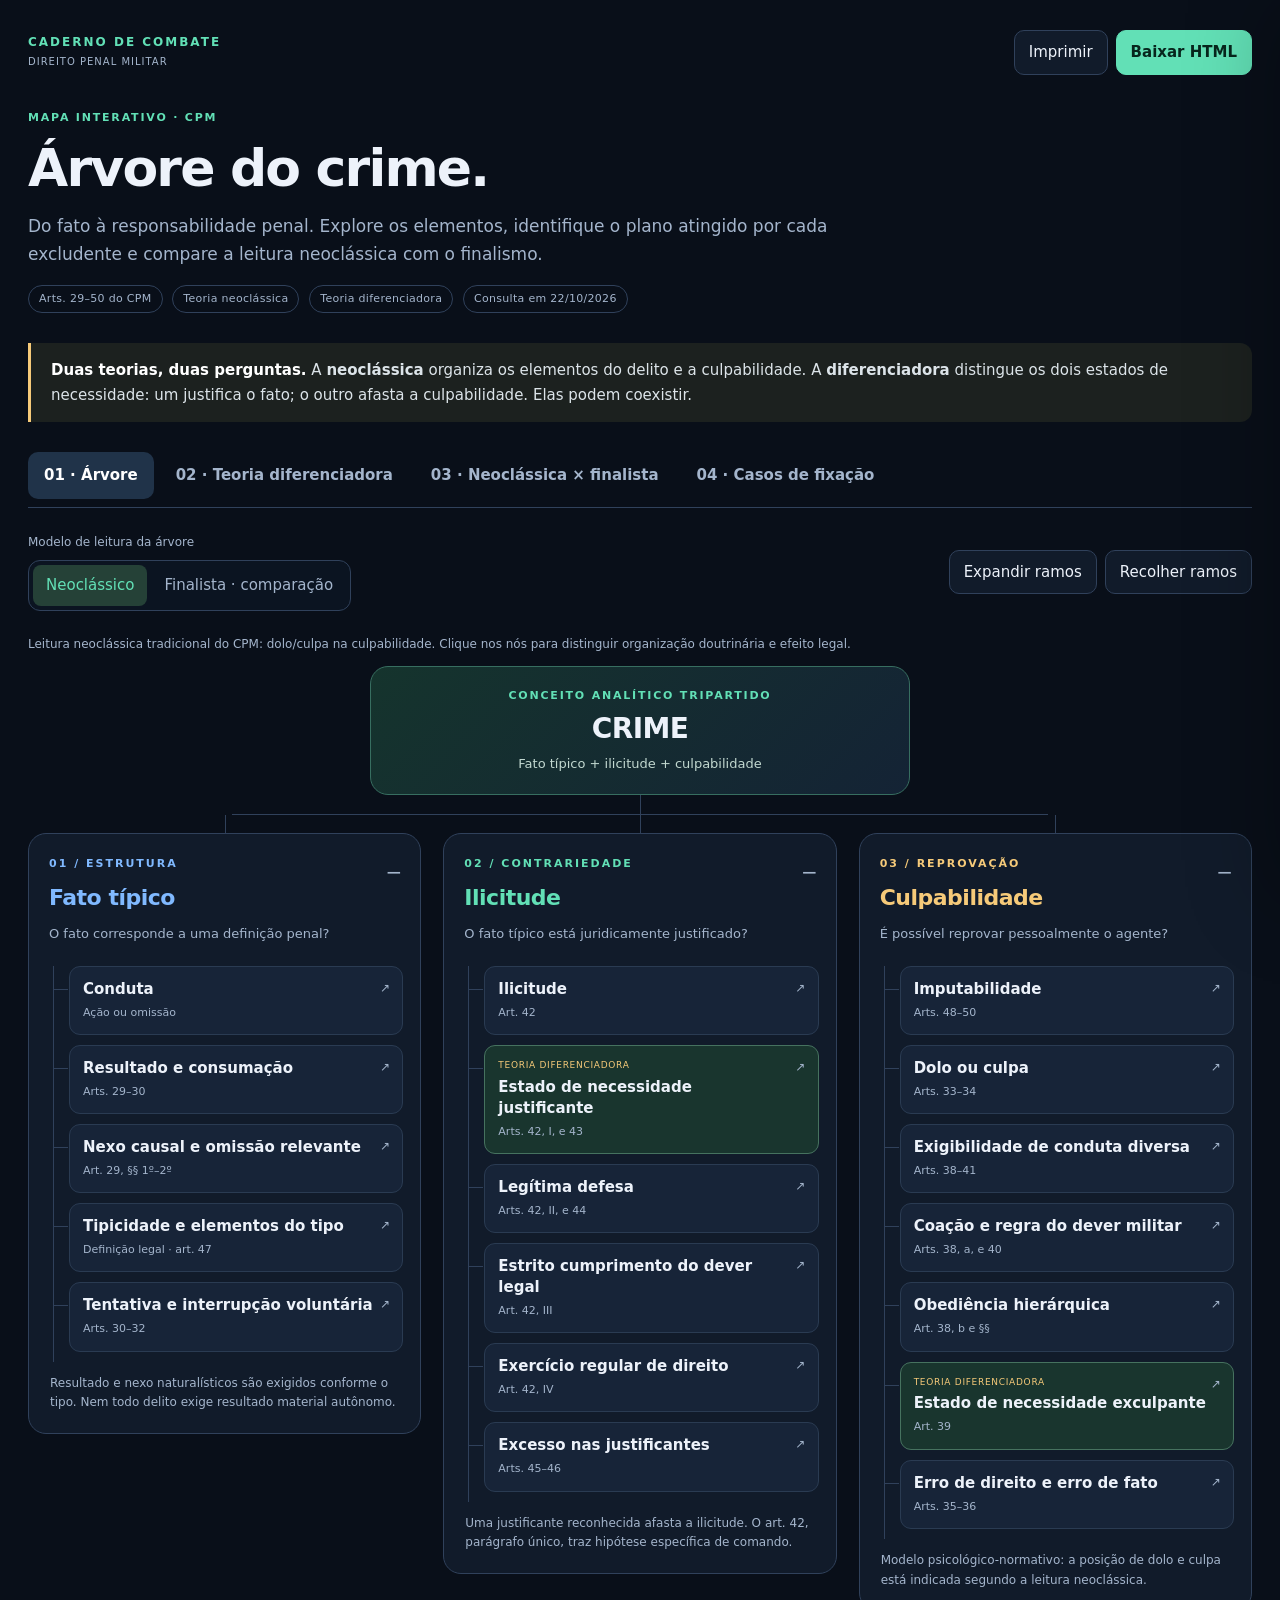
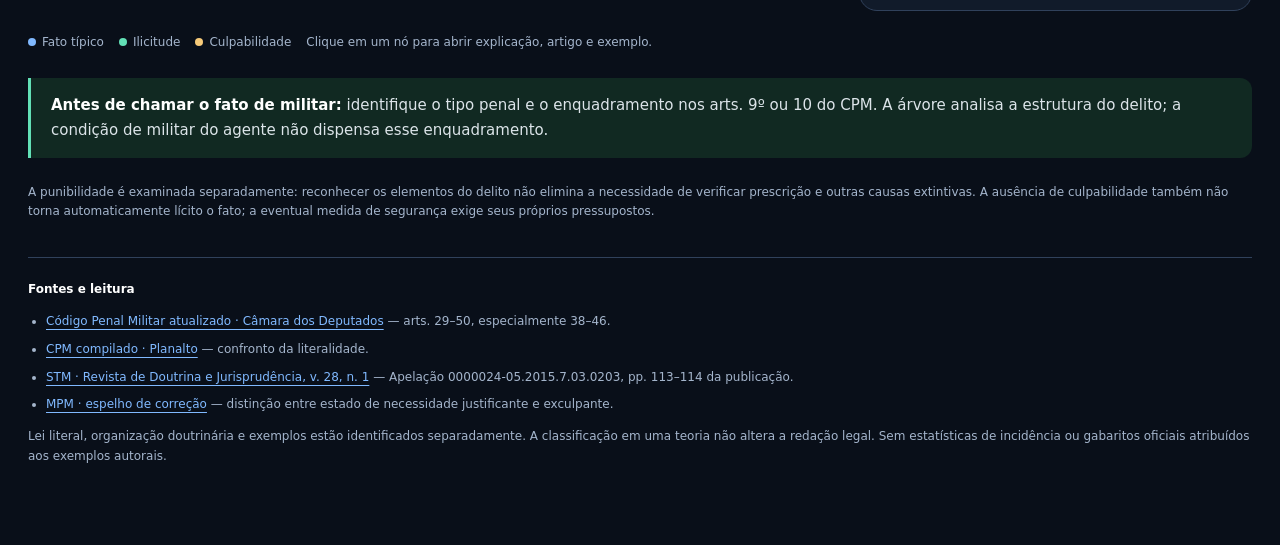
==== index.html @ 411b5157 "Publish interactive CPM crime tree" ====
<!DOCTYPE html>
<html lang="pt-BR">
<head>
<meta charset="UTF-8">
<meta name="viewport" content="width=device-width,initial-scale=1">
<title>Árvore do crime · Código Penal Militar</title>
<style>
:root{color-scheme:dark;--bg:#090f19;--panel:#111b2a;--card:#172438;--line:#30415b;--text:#edf2fa;--muted:#a4b5cc;--green:#62e0b6;--blue:#80b9ff;--amber:#f6ca79;--red:#ff9da8;--radius:18px}
*{box-sizing:border-box}body{margin:0;background:var(--bg);color:var(--text);font:15px/1.65 system-ui,-apple-system,"Segoe UI",sans-serif}button,input{font:inherit}button,a{touch-action:manipulation}button{cursor:pointer}button:focus-visible,a:focus-visible,input:focus-visible,summary:focus-visible{outline:3px solid var(--green);outline-offset:4px}button:disabled{opacity:.5;cursor:default}a{color:var(--blue);text-underline-offset:4px}h1,h2,h3,h4,p{margin-top:0}h1{font-size:clamp(30px,5vw,52px);line-height:1.13;letter-spacing:-1.8px;margin-bottom:14px}h2{font-size:27px;line-height:1.25;letter-spacing:-.6px}h3{font-size:20px;line-height:1.35}small,.muted{color:var(--muted)}strong{color:#fff}.wrap{max-width:1420px;margin:auto;padding:30px 28px 65px}.top{display:flex;justify-content:space-between;gap:20px;align-items:center;margin-bottom:34px}.brand{font-size:12px;letter-spacing:2px;font-weight:800;color:var(--green)}.tools{display:flex;gap:8px;flex-wrap:wrap}.btn{border:1px solid var(--line);background:var(--panel);color:var(--text);border-radius:10px;padding:9px 14px}.btn:hover{background:#213149}.btn.primary{background:var(--green);color:#07261d;border-color:var(--green);font-weight:750}.hero{max-width:940px}.hero p{font-size:17px;color:var(--muted);max-width:830px}.eyebrow{font-size:11px;letter-spacing:1.8px;text-transform:uppercase;font-weight:800;color:var(--green);margin-bottom:12px}.badge{display:inline-flex;border:1px solid var(--line);border-radius:99px;padding:4px 10px;font-size:11px;letter-spacing:.3px;color:var(--muted);margin:0 5px 5px 0}.notice{border-left:3px solid var(--amber);padding:15px 20px;background:#1c211f;border-radius:0 12px 12px 0;margin:25px 0;color:#dce4e9}.notice p:last-child{margin-bottom:0}.notice.green{border-color:var(--green);background:#112922}.tabs{display:flex;gap:6px;border-bottom:1px solid var(--line);margin:30px 0 25px;overflow:auto;padding-bottom:8px}.tab{white-space:nowrap;border:0;background:none;color:var(--muted);padding:11px 16px;border-radius:10px;font-weight:650}.tab[aria-selected=true]{background:#203349;color:white}.tab:hover{color:white}.view[hidden]{display:none}.toolbar{display:flex;justify-content:space-between;gap:18px;align-items:center;flex-wrap:wrap;margin-bottom:24px}.segmented{display:flex;background:#0b1421;padding:4px;border:1px solid var(--line);border-radius:12px;gap:4px}.segmented button{background:none;color:var(--muted);border:0;padding:8px 13px;border-radius:8px}.segmented button[aria-pressed=true]{background:#254137;color:var(--green)}.hint{font-size:12px;color:var(--muted)}.root{position:relative;margin:0 auto 38px;padding:20px 24px;max-width:540px;border:1px solid #376e60;background:linear-gradient(135deg,#15342d,#142335);border-radius:var(--radius);text-align:center}.root h2{margin:0 0 7px;font-size:28px}.root p{font-size:13px;color:#c2d8d0;margin:0}.root:after{content:"";position:absolute;width:1px;height:38px;background:var(--line);left:50%;bottom:-39px}.tree{display:grid;grid-template-columns:repeat(3,minmax(0,1fr));gap:22px;position:relative}.tree:before{content:"";position:absolute;top:-19px;height:1px;left:16.66%;right:16.66%;background:var(--line)}.branch{position:relative;border:1px solid var(--line);border-radius:var(--radius);background:var(--panel);align-self:start;overflow:visible}.branch:before{content:"";position:absolute;top:-19px;height:18px;width:1px;left:50%;background:var(--line)}.branch>summary{cursor:pointer;list-style:none;padding:21px 20px;position:relative}.branch>summary::-webkit-details-marker{display:none}.branch>summary:after{content:"−";position:absolute;right:18px;top:22px;color:var(--muted);font-size:20px}.branch:not([open])>summary:after{content:"+"}.step{font-size:11px;letter-spacing:2px;font-weight:800;display:block;margin-bottom:7px}.branch b{font-size:22px;font-weight:750;display:block;letter-spacing:-.5px}.branch summary .question{display:block;margin-top:7px;color:var(--muted);font-size:13px;max-width:90%}.branch.typical .step,.branch.typical b{color:var(--blue)}.branch.unlawful .step,.branch.unlawful b{color:var(--green)}.branch.guilty .step,.branch.guilty b{color:var(--amber)}.branchbody{padding:0 17px 20px}.nodes{list-style:none;margin:0 0 0 7px;padding:0 0 0 15px;border-left:1px solid var(--line)}.nodes>li{position:relative;padding:0 0 10px}.nodes>li:before{content:"";position:absolute;left:-15px;top:23px;width:14px;height:1px;background:var(--line)}.node{width:100%;border:1px solid #2a3b52;background:var(--card);border-radius:11px;text-align:left;color:var(--text);padding:12px 13px;transition:background .15s,transform .15s;position:relative}.node:hover{background:#223650;transform:translateX(2px)}.node .label{font-weight:700;display:block;line-height:1.4;padding-right:14px}.node .ref{font-size:11px;color:var(--muted);display:block;margin-top:4px}.node:after{content:"↗";position:absolute;right:12px;top:12px;font-size:12px;color:var(--muted)}.node.emphasis{border-color:#46725f;background:#19352e}.node.negative{border-color:#5a4047}.node .tag{font-size:9px;letter-spacing:.7px;text-transform:uppercase;color:var(--amber);display:block;margin-bottom:4px}.branchfoot{margin:12px 4px 0;font-size:12px;color:var(--muted)}.legend{display:flex;gap:15px;flex-wrap:wrap;margin:22px 0 0;color:var(--muted);font-size:12px}.dot{display:inline-block;width:8px;height:8px;border-radius:50%;margin-right:6px;background:var(--green)}.grid2{display:grid;grid-template-columns:1fr 1fr;gap:22px}.card{background:var(--panel);border:1px solid var(--line);border-radius:var(--radius);padding:24px}.card.just{border-top:3px solid var(--green)}.card.excul{border-top:3px solid var(--amber)}.card h3{margin-bottom:8px}.card .sub{color:var(--muted);font-size:13px}.checklist{padding-left:20px}.checklist li{padding:5px 0}.result{margin-top:20px;padding:15px 16px;background:#0c1824;border-radius:10px}.result .over{font-size:10px;letter-spacing:1.5px;color:var(--muted);text-transform:uppercase;display:block;margin-bottom:5px}.tablewrap{overflow-x:auto;border:1px solid var(--line);border-radius:14px;margin:22px 0}table{width:100%;border-collapse:collapse;min-width:650px;font-size:14px}th,td{text-align:left;vertical-align:top;padding:14px 16px;border-bottom:1px solid var(--line)}th{background:#1a2a3c;font-size:12px;color:#d0e0f2}td{background:#111c2b}tr:last-child td{border-bottom:0}.pill{display:inline-block;font-size:10px;letter-spacing:.7px;text-transform:uppercase;padding:4px 8px;border-radius:7px;background:#25384b;color:var(--blue);margin-bottom:8px}.pill.green{background:#1b3b31;color:var(--green)}.pill.amber{background:#3b3020;color:var(--amber)}.flow{display:grid;grid-template-columns:1fr 1fr;gap:18px;margin:24px 0}.flow .card{position:relative}.sourcebox{font-size:13px;line-height:1.7;padding:18px 20px;background:#0c1420;border:1px solid var(--line);border-radius:12px}.sourcebox p{margin-bottom:10px}.sourcebox p:last-child{margin-bottom:0}.cases{display:grid;gap:16px}.case{border:1px solid var(--line);border-radius:15px;padding:20px 22px;background:var(--panel)}.case summary{cursor:pointer;color:var(--green);font-weight:650;padding:10px 0}.answer{border-top:1px solid var(--line);padding-top:14px;margin-top:7px;color:#d5e1ef}.case h3{font-size:18px}.sources{margin-top:35px;padding-top:22px;border-top:1px solid var(--line);font-size:12px;color:var(--muted)}.sources ul{padding-left:18px}.sources li{margin:8px 0}.overlay{position:fixed;inset:0;background:#0009;z-index:40;display:none}.overlay.open{display:block}.drawer{position:fixed;right:0;top:0;bottom:0;width:min(600px,100%);background:#101b2b;border-left:1px solid var(--line);padding:30px 28px;overflow-y:auto;z-index:41;transform:translateX(102%);transition:transform .2s;box-shadow:-20px 0 80px #0004}.drawer.open{transform:translateX(0)}.drawerhead{display:flex;justify-content:space-between;gap:15px;align-items:start}.close{background:#203047;border:1px solid var(--line);border-radius:10px;color:white;width:38px;height:38px;font-size:23px;flex:none}.drawer h2{font-size:26px;margin-bottom:12px}.drawer h3{font-size:14px;letter-spacing:.3px;color:var(--green);margin:24px 0 9px}.drawer ul{padding-left:20px}.drawer li{margin:7px 0}.law{white-space:pre-wrap;border-left:3px solid var(--blue);background:#0a1420;padding:16px 18px;border-radius:0 12px 12px 0;font:13px/1.85 system-ui}.example{padding:16px;background:#1c2c36;border-radius:12px;color:#deebf5}.trap{padding:14px 16px;border:1px solid #60494a;border-radius:12px;background:#302026;color:#f1d2d7}.reading{font-size:12px;color:var(--muted)}.footnote{font-size:12px;color:var(--muted);margin-top:22px}.sr{position:absolute;width:1px;height:1px;clip:rect(0,0,0,0);overflow:hidden}
@media(max-width:900px){.tree{gap:12px}.branch>summary{padding:18px 14px}.branch b{font-size:19px}.branchbody{padding:0 10px 14px}.node{padding:11px 10px}.node .label{font-size:13px}.wrap{padding:22px 18px 45px}}
@media(max-width:700px){.top{align-items:flex-start}.brand{max-width:150px}.tools .btn{font-size:12px;padding:7px 10px}.tree,.grid2,.flow{grid-template-columns:1fr}.tree{gap:22px}.tree:before,.branch:before,.root:after{display:none}.root{margin-bottom:22px}.branch b{font-size:22px}.node .label{font-size:15px}.branchbody{padding:0 18px 18px}.tabs{margin-top:22px}.tab{padding:10px 12px;font-size:13px}.hero p{font-size:15px}.card{padding:20px}.drawer{padding:24px 20px}}
@media print{body{background:white;color:#111;font-size:11px}.wrap{max-width:none;padding:0}.tools,.tabs,.toolbar,.overlay,.drawer,.hint{display:none!important}.view[hidden],.view{display:block!important;margin-top:25px}.tree{display:grid;grid-template-columns:repeat(3,1fr);gap:10px}.card,.branch,.case,.root,.sourcebox,td,th,.notice,.law,.result{background:white!important;color:#111!important;border-color:#aaa!important;box-shadow:none}.node{background:white;color:#111;border-color:#aaa;padding:7px}.node .label{font-size:11px}.node .ref,.muted,.question,.sub,.branchfoot,.sources,.reading,.footnote{color:#444!important}strong{color:#111}h1{font-size:30px}h2{font-size:22px}.step,.branch b,.eyebrow,.brand{color:#111!important}.tree:before,.branch:before,.root:after{display:none}.grid2{gap:12px}.node:after{display:none}.sourcebox,.card,.case{break-inside:avoid}a{color:#111}.answer{color:#111}.notice{border-left-color:#777}.result{border:1px solid #aaa}}
</style>
</head>
<body>
<div class="wrap">
<header>
  <div class="top">
    <div class="brand">CADERNO DE COMBATE<br><span style="color:var(--muted);font-weight:500;font-size:10px;letter-spacing:1px">DIREITO PENAL MILITAR</span></div>
    <div class="tools">
      <button class="btn" type="button" id="printBtn">Imprimir</button>
      <button class="btn primary" type="button" id="downloadBtn">Baixar HTML</button>
    </div>
  </div>
  <div class="hero">
    <div class="eyebrow">Mapa interativo · CPM</div>
    <h1>Árvore do crime.</h1>
    <p>Do fato à responsabilidade penal. Explore os elementos, identifique o plano atingido por cada excludente e compare a leitura neoclássica com o finalismo.</p>
    <span class="badge">Arts. 29–50 do CPM</span>
    <span class="badge">Teoria neoclássica</span>
    <span class="badge">Teoria diferenciadora</span>
    <span class="badge">Consulta em 22/10/2026</span>
  </div>
  <div class="notice">
    <strong>Duas teorias, duas perguntas.</strong> A <b>neoclássica</b> organiza os elementos do delito e a culpabilidade. A <b>diferenciadora</b> distingue os dois estados de necessidade: um justifica o fato; o outro afasta a culpabilidade. Elas podem coexistir.
  </div>
</header>

<nav class="tabs" role="tablist" aria-label="Modos de estudo">
  <button class="tab" id="tab-tree" role="tab" aria-controls="tree-view" aria-selected="true" data-view="tree">01 · Árvore</button>
  <button class="tab" id="tab-necessity" role="tab" aria-controls="necessity-view" aria-selected="false" tabindex="-1" data-view="necessity">02 · Teoria diferenciadora</button>
  <button class="tab" id="tab-theories" role="tab" aria-controls="theories-view" aria-selected="false" tabindex="-1" data-view="theories">03 · Neoclássica × finalista</button>
  <button class="tab" id="tab-cases" role="tab" aria-controls="cases-view" aria-selected="false" tabindex="-1" data-view="cases">04 · Casos de fixação</button>
</nav>

<main>
<section class="view" id="tree-view" role="tabpanel" aria-labelledby="tab-tree">
  <div class="toolbar">
    <div>
      <div class="hint" style="margin-bottom:7px">Modelo de leitura da árvore</div>
      <div class="segmented" aria-label="Comparar modelos">
        <button type="button" data-model="neo" aria-pressed="true">Neoclássico</button>
        <button type="button" data-model="final" aria-pressed="false">Finalista · comparação</button>
      </div>
    </div>
    <div class="tools">
      <button class="btn" id="expandBtn" type="button">Expandir ramos</button>
      <button class="btn" id="collapseBtn" type="button">Recolher ramos</button>
    </div>
  </div>
  <p class="reading" id="modelNote"></p>
  <div class="root">
    <div class="eyebrow" style="margin-bottom:5px">Conceito analítico tripartido</div>
    <h2>CRIME</h2>
    <p>Fato típico + ilicitude + culpabilidade</p>
  </div>
  <div class="tree" id="tree"></div>
  <div class="legend">
    <span><i class="dot" style="background:var(--blue)"></i>Fato típico</span>
    <span><i class="dot"></i>Ilicitude</span>
    <span><i class="dot" style="background:var(--amber)"></i>Culpabilidade</span>
    <span>Clique em um nó para abrir explicação, artigo e exemplo.</span>
  </div>
  <div class="notice green">
    <strong>Antes de chamar o fato de militar:</strong> identifique o tipo penal e o enquadramento nos arts. 9º ou 10 do CPM. A árvore analisa a estrutura do delito; a condição de militar do agente não dispensa esse enquadramento.
  </div>
  <p class="footnote">A punibilidade é examinada separadamente: reconhecer os elementos do delito não elimina a necessidade de verificar prescrição e outras causas extintivas. A ausência de culpabilidade também não torna automaticamente lícito o fato; a eventual medida de segurança exige seus próprios pressupostos.</p>
</section>

<section class="view" id="necessity-view" role="tabpanel" aria-labelledby="tab-necessity" hidden>
  <div class="eyebrow">Dois caminhos jurídicos</div>
  <h2>Estado de necessidade no CPM.</h2>
  <p class="muted">Não decida apenas comparando o valor dos bens. Cada modalidade possui requisitos próprios, que precisam estar presentes no caso.</p>
  <div class="grid2">
    <article class="card just">
      <span class="pill green">Justificante · art. 43</span>
      <h3>O ordenamento permite o fato.</h3>
      <p class="sub">Atinge a <strong>ilicitude</strong>. Conexão com o art. 42, I.</p>
      <ul class="checklist">
        <li>Preservar <strong>direito próprio ou alheio</strong>.</li>
        <li>Perigo <strong>certo e atual</strong>.</li>
        <li>Perigo que o agente <strong>não provocou</strong>.</li>
        <li>Não poder evitá-lo de outro modo.</li>
        <li>Mal causado <strong>consideravelmente inferior</strong> ao evitado, por natureza e importância.</li>
        <li>Agente <strong>não legalmente obrigado a enfrentar</strong> o perigo.</li>
      </ul>
      <div class="result"><span class="over">Se preenchidos os requisitos</span><strong>Afasta a ilicitude.</strong><br>O fato é justificado.</div>
      <button class="btn" style="margin-top:17px" data-detail="necessidade43">Ler o art. 43 e o exemplo ↗</button>
    </article>
    <article class="card excul">
      <span class="pill amber">Exculpante · art. 39</span>
      <h3>O fato permanece ilícito, mas o agente é desculpado.</h3>
      <p class="sub">Atinge a <strong>culpabilidade</strong>, por inexigibilidade de conduta diversa.</p>
      <ul class="checklist">
        <li>Proteger <strong>direito próprio</strong> ou de pessoa ligada por <strong>estreito parentesco ou afeição</strong>.</li>
        <li>Perigo <strong>certo e atual</strong>, não provocado.</li>
        <li>Não poder evitá-lo de outro modo.</li>
        <li>Pode haver sacrifício de direito alheio <strong>até superior</strong> ao protegido.</li>
        <li>Não ser <strong>razoavelmente exigível conduta diversa</strong>.</li>
      </ul>
      <div class="result"><span class="over">Se preenchidos os requisitos</span><strong>Afasta a culpabilidade.</strong><br>Não transforma a conduta em lícita.</div>
      <button class="btn" style="margin-top:17px" data-detail="necessidade39">Ler o art. 39 e o exemplo ↗</button>
    </article>
  </div>

  <div class="tablewrap">
    <table>
      <thead><tr><th>Critério</th><th>Art. 43 · justificante</th><th>Art. 39 · exculpante</th></tr></thead>
      <tbody>
        <tr><td>Plano atingido</td><td>Ilicitude</td><td>Culpabilidade</td></tr>
        <tr><td>Quem pode ser protegido</td><td>O próprio agente ou terceiro, sem exigência do vínculo afetivo do art. 39</td><td>O próprio agente ou pessoa ligada por estreito parentesco ou afeição</td></tr>
        <tr><td>Comparação dos males</td><td>Causado consideravelmente inferior ao evitado</td><td>Admite sacrifício de direito alheio até superior, com os demais requisitos</td></tr>
        <tr><td>Fundamento decisivo</td><td>Justificação da conduta nas condições legais</td><td>Inexigibilidade razoável de outra conduta</td></tr>
        <tr><td>Conduta fica lícita?</td><td>Sim, pela justificante reconhecida</td><td>Não, apenas por essa exculpante</td></tr>
      </tbody>
    </table>
  </div>
  <div class="notice">
    <strong>Igualdade dos bens não gera exculpação automática.</strong> A ausência de um requisito do art. 43 não prova o preenchimento do art. 39. É necessário testar a segunda hipótese de forma independente.
  </div>
  <div class="flow">
    <article class="card"><h3>Não justificou pelo art. 43?</h3><p>Examine se há outra justificante ou se o caso atende integralmente à exculpante do art. 39. Não passe diretamente de “mal igual ou maior” para “isento”.</p></article>
    <article class="card"><h3>Era exigível o sacrifício?</h3><p>A hipótese do art. 41 pode permitir <strong>atenuação</strong>. Atenuar a pena é diferente de excluir a culpabilidade.</p><button class="btn" data-detail="art41">Examinar art. 41 ↗</button></article>
  </div>
</section>

<section class="view" id="theories-view" role="tabpanel" aria-labelledby="tab-theories" hidden>
  <div class="eyebrow">Organização doutrinária</div>
  <h2>Onde ficam dolo e culpa?</h2>
  <div class="grid2">
    <article class="card">
      <span class="pill amber">Neoclássica · causal-valorativa</span>
      <h3>Culpabilidade psicológico-normativa.</h3>
      <p>À dimensão psicológica acrescenta-se a reprovação pessoal, incluindo a exigibilidade de outra conduta. <strong>Dolo e culpa permanecem na culpabilidade</strong>, na organização tradicional desse modelo.</p>
      <p>O <strong>dolo normativo</strong> é explicado com a consciência atual da ilicitude em seu interior. Isso não autoriza desconsiderar a redação específica dos arts. 35 e 36 do CPM.</p>
      <p class="muted">O tipo admite elementos normativos e especiais elementos subjetivos. “Neoclássica” não significa que o tipo seja sempre puramente objetivo.</p>
    </article>
    <article class="card">
      <span class="pill">Finalista · comparação</span>
      <h3>Dolo e culpa na estrutura do fato típico.</h3>
      <p>A conduta passa a ser compreendida finalisticamente. O dolo é tratado como <strong>natural</strong>, separado da consciência da ilicitude; a organização da culpa também se desloca para o fato típico.</p>
      <p>A culpabilidade fica estruturada por <strong>imputabilidade, potencial consciência da ilicitude e exigibilidade de conduta diversa</strong>.</p>
      <p class="muted">A comparação ajuda a perceber o deslocamento. Ela não altera a redação do CPM nem importa automaticamente o regime do CP comum.</p>
    </article>
  </div>
  <div class="tablewrap">
    <table>
      <thead><tr><th>Ponto</th><th>Leitura neoclássica</th><th>Leitura finalista</th></tr></thead>
      <tbody>
        <tr><td>Dolo e culpa</td><td>Culpabilidade</td><td>Fato típico</td></tr>
        <tr><td>Dolo</td><td>Normativo, com consciência atual da ilicitude na formulação tradicional</td><td>Natural; consciência da ilicitude separada</td></tr>
        <tr><td>Culpabilidade</td><td>Psicológico-normativa</td><td>Normativa pura</td></tr>
        <tr><td>Consciência da ilicitude</td><td>Ligada ao dolo normativo</td><td>Potencial e autônoma na culpabilidade</td></tr>
        <tr><td>Exigibilidade de conduta diversa</td><td>Integra a reprovação pessoal</td><td>Permanece como elemento da culpabilidade</td></tr>
        <tr><td>Estado de necessidade diferenciador</td><td colspan="2">É outra classificação: separa justificação da exculpação e não é sinônimo de causalismo ou finalismo.</td></tr>
      </tbody>
    </table>
  </div>
  <div class="notice">
    <strong>Como usar isso no CPM:</strong> a leitura causalista neoclássica aparece na doutrina e em julgados militares. O próprio debate jurisdicional também dialoga com categorias finalistas. Por isso, a árvore identifica o modelo adotado, e a resolução deve respeitar o dispositivo, a orientação exigida na questão e a Constituição.
  </div>
  <div class="sourcebox">
    <strong>Referência doutrinária e jurisprudencial conferida</strong>
    <p>O STM, na Apelação <strong>0000024-05.2015.7.03.0203</strong>, reproduzida em sua Revista de Doutrina e Jurisprudência, v. 28, n. 1, pp. 113–114 da publicação, discute a estrutura neoclássica do CPM e o diálogo com categorias finalistas no tratamento do erro.</p>
    <p>Aqui a referência sustenta a <strong>comparação dos modelos</strong>; não é apresentada como tese vinculante de adoção exclusiva e uniforme de uma teoria para todo dispositivo.</p>
  </div>
</section>

<section class="view" id="cases-view" role="tabpanel" aria-labelledby="tab-cases" hidden>
  <div class="eyebrow">Aplicar antes de memorizar</div>
  <h2>Em qual ramo você examinaria o caso?</h2>
  <p class="muted">Situações autorais de estudo. Tente localizar o plano e os requisitos antes de revelar o comentário.</p>
  <div class="cases">
    <article class="case">
      <span class="pill green">Caso 01 · perigo atual</span>
      <h3>Danificar um portão para salvar uma vida.</h3>
      <p>Diante de incêndio atual que não provocou, o agente danifica um portão para retirar uma pessoa. Não havia meio menos lesivo, o dano é consideravelmente inferior ao mal evitado e o agente não era legalmente obrigado a enfrentar o perigo.</p>
      <details><summary>Revelar o caminho</summary><div class="answer"><strong>Ilicitude → estado de necessidade justificante, art. 43.</strong> Os fatos foram construídos para apresentar seus requisitos. A justificante reconhecida torna lícita a conduta. A avaliação concreta depende de prova dessas circunstâncias.</div></details>
    </article>
    <article class="case">
      <span class="pill amber">Caso 02 · exigibilidade</span>
      <h3>O perigo envolve o próprio filho.</h3>
      <p>Em perigo certo e atual, inevitável por outro meio e não provocado, alguém protege o filho sacrificando direito alheio de importância igual ou superior. Discute-se se seria razoavelmente exigível comportamento diferente.</p>
      <details><summary>Revelar o caminho</summary><div class="answer"><strong>Culpabilidade → art. 39.</strong> O parentesco e o conflito de bens não resolvem sozinhos o caso. É indispensável verificar a inexigibilidade razoável de outra conduta. Se reconhecida a exculpante, o fato não se torna lícito apenas por isso.</div></details>
    </article>
    <article class="case">
      <span class="pill amber">Caso 03 · ordem superior</span>
      <h3>“Foi uma ordem” basta?</h3>
      <p>Um superior dá ordem de serviço cujo objeto é uma prática manifestamente criminosa. O inferior a executa alegando apenas a disciplina hierárquica.</p>
      <details><summary>Revelar o caminho</summary><div class="answer"><strong>Culpabilidade → obediência hierárquica e seu limite, art. 38, § 2º.</strong> A hipótese não protege automaticamente o inferior. O artigo prevê sua punição também quando a ordem tem objeto manifestamente criminoso ou há excesso. Examine ainda os demais pressupostos de responsabilidade.</div></details>
    </article>
    <article class="case">
      <span class="pill">Caso 04 · legítima defesa</span>
      <h3>Repelir uma agressão não é revidar depois.</h3>
      <p>Terminada a agressão e afastado o perigo de renovação, o agente procura o antigo agressor para puni-lo.</p>
      <details><summary>Revelar o caminho</summary><div class="answer"><strong>Ilicitude → art. 44.</strong> A legítima defesa exige agressão injusta atual ou iminente. Vingança posterior não satisfaz esse requisito somente porque existiu agressão antes.</div></details>
    </article>
    <article class="case">
      <span class="pill">Caso 05 · resultado não ocorrido</span>
      <h3>O agente podia continuar, mas decidiu parar.</h3>
      <p>Depois de iniciar a execução, o agente voluntariamente desiste de prosseguir, embora pudesse continuar. Os atos anteriores já causaram uma lesão típica.</p>
      <details><summary>Revelar o caminho</summary><div class="answer"><strong>Execução → desistência voluntária, art. 31.</strong> Responde pelos atos já praticados, se configurarem delito. O instituto não apaga automaticamente a lesão anterior. Compare com tentativa: nesta, a não consumação decorre de circunstâncias alheias à vontade.</div></details>
    </article>
    <article class="case">
      <span class="pill amber">Caso 06 · capacidade</span>
      <h3>Doença diagnosticada significa inimputabilidade?</h3>
      <p>O agente possui diagnóstico psiquiátrico. A questão não informa se, no momento da ação, ele podia compreender a ilicitude ou agir de acordo com esse entendimento.</p>
      <details><summary>Revelar o caminho</summary><div class="answer"><strong>Culpabilidade → imputabilidade, art. 48.</strong> O diagnóstico, sozinho, não comprova os requisitos. Examine a capacidade ao tempo da conduta e o nexo com a condição mental. A diminuição considerável tem consequência própria no parágrafo único.</div></details>
    </article>
  </div>
</section>
</main>

<footer class="sources">
  <strong>Fontes e leitura</strong>
  <ul>
    <li><a href="https://www2.camara.leg.br/legin/fed/declei/1960-1969/decreto-lei-1001-21-outubro-1969-376258-normaatualizada-pe.html" target="_blank" rel="noopener noreferrer">Código Penal Militar atualizado · Câmara dos Deputados</a> — arts. 29–50, especialmente 38–46.</li>
    <li><a href="https://www.planalto.gov.br/ccivil_03/decreto-lei/del1001compilado.htm" target="_blank" rel="noopener noreferrer">CPM compilado · Planalto</a> — confronto da literalidade.</li>
    <li><a href="https://dspace.stm.jus.br/bitstream/handle/123456789/134873/Revista%20de%20doutrina%20e%20jurisprud%C3%AAncia%20do%20Superior%20Tribunal%20Militar%20Volume%2028%20N%C3%BAmero1.pdf?isAllowed=y&amp;sequence=1" target="_blank" rel="noopener noreferrer">STM · Revista de Doutrina e Jurisprudência, v. 28, n. 1</a> — Apelação 0000024-05.2015.7.03.0203, pp. 113–114 da publicação.</li>
    <li><a href="https://www.mpm.mp.br/wp-content/uploads/sites/5/2023/05/gabarito-bage.pdf" target="_blank" rel="noopener noreferrer">MPM · espelho de correção</a> — distinção entre estado de necessidade justificante e exculpante.</li>
  </ul>
  <p>Lei literal, organização doutrinária e exemplos estão identificados separadamente. A classificação em uma teoria não altera a redação legal. Sem estatísticas de incidência ou gabaritos oficiais atribuídos aos exemplos autorais.</p>
</footer>
</div>

<div class="overlay" id="overlay" aria-hidden="true"></div>
<aside class="drawer" id="drawer" role="dialog" aria-modal="true" aria-labelledby="detailTitle" aria-hidden="true" inert>
  <div class="drawerhead"><div><div class="eyebrow" id="detailGroup">Elemento do crime</div><h2 id="detailTitle"></h2></div><button class="close" type="button" id="closeDrawer" aria-label="Fechar explicação">×</button></div>
  <div id="detailContent"></div>
</aside>
<div class="sr" id="live" aria-live="polite"></div>

<script>
(()=>{
"use strict";
const lawURL="https://www2.camara.leg.br/legin/fed/declei/1960-1969/decreto-lei-1001-21-outubro-1969-376258-normaatualizada-pe.html";
const law={
29:"Art. 29. O resultado de que depende a existência do crime somente é imputável a quem lhe deu causa. Considera-se causa a ação ou omissão sem a qual o resultado não teria ocorrido.\n\n§ 1º A superveniência de causa relativamente independente exclui a imputação quando, por si só, produziu o resultado. Os fatos anteriores, imputam-se, entretanto, a quem os praticou.\n\n§ 2º A omissão é relevante como causa quando o omitente devia e podia agir para evitar o resultado. O dever de agir incumbe a quem tenha por lei obrigação de cuidado, proteção ou vigilância; a quem, de outra forma, assumiu a responsabilidade de impedir o resultado; e a quem, com seu comportamento anterior, criou o risco de sua superveniência.",
30:"Art. 30. Diz-se o crime:\nI - consumado, quando nele se reúnem todos os elementos de sua definição legal;\nII - tentado, quando, iniciada a execução, não se consuma por circunstâncias alheias à vontade do agente.\n\nParágrafo único. Pune-se a tentativa com a pena correspondente ao crime, diminuída de um a dois terços, podendo o juiz, no caso de excepcional gravidade, aplicar a pena do crime consumado.",
31:"Art. 31. O agente que, voluntariamente, desiste de prosseguir na execução ou impede que o resultado se produza, só responde pelos atos já praticados.",
32:"Art. 32. Quando, por ineficácia absoluta do meio empregado ou por absoluta impropriedade do objeto, é impossível consumar-se o crime, nenhuma pena é aplicável.",
33:"Art. 33. Diz-se o crime:\nI - doloso, quando o agente quis o resultado ou assumiu o risco de produzi-lo;\nII - culposo, quando o agente, deixando de empregar a cautela, atenção, ou diligência ordinária, ou especial, a que estava obrigado em face das circunstâncias, não prevê o resultado que podia prever ou, prevendo-o, supõe levianamente que não se realizaria ou que poderia evitá-lo.\n\nParágrafo único. Salvo os casos expressos em lei, ninguém pode ser punido por fato previsto como crime, senão quando o pratica dolosamente.",
34:"Art. 34. Pelos resultados que agravam especialmente as penas só responde o agente quando os houver causado, pelo menos, culposamente.",
35:"Art. 35. A pena pode ser atenuada ou substituída por outra menos grave quando o agente, salvo em se tratando de crime que atente contra o dever militar, supõe lícito o fato, por ignorância ou erro de interpretação da lei, se escusáveis.",
36:"Art. 36. É isento de pena quem, ao praticar o crime, supõe, por erro plenamente escusável, a inexistência de circunstância de fato que o constitui ou a existência de situação de fato que tornaria a ação legítima.\n\n§ 1º Se o erro deriva de culpa, a este título responde o agente, se o fato é punível como crime culposo.\n\n§ 2º Se o erro é provocado por terceiro, responderá este pelo crime, a título de dolo ou culpa, conforme o caso.",
38:"Art. 38. Não é culpado quem comete o crime:\na) sob coação irresistível ou que lhe suprima a faculdade de agir segundo a própria vontade;\nb) em estrita obediência a ordem direta de superior hierárquico, em matéria de serviços.\n\n§ 1º Responde pelo crime o autor da coação ou da ordem.\n\n§ 2º Se a ordem do superior tem por objeto a prática de ato manifestamente criminoso, ou há excesso nos atos ou na forma da execução, é punível também o inferior hierárquico.",
39:"Art. 39. Não é igualmente culpado quem, para proteger direito próprio ou de pessoa a quem está ligado por estreitas relações de parentesco ou afeição, contra perigo certo e atual, que não provocou, nem podia de outro modo evitar, sacrifica direito alheio, ainda quando superior ao direito protegido, desde que não lhe era razoavelmente exigível conduta diversa.",
40:"Art. 40. Nos crimes em que há violação do dever militar, o agente não pode invocar coação irresistível senão quando física ou material.",
41:"Art. 41. Nos casos do art. 38, letras a e b, se era possível resistir à coação, ou se a ordem não era manifestamente ilegal; ou, no caso do art. 39, se era razoavelmente exigível o sacrifício do direito ameaçado, o juiz, tendo em vista as condições pessoais do réu, pode atenuar a pena.",
42:"Art. 42. Não há crime quando o agente pratica o fato:\nI - em estado de necessidade;\nII - em legítima defesa;\nIII - em estrito cumprimento do dever legal;\nIV - em exercício regular de direito.\n\nParágrafo único. Não há igualmente crime quando o comandante de navio, aeronave ou praça de guerra, na iminência de perigo ou grave calamidade, compele os subalternos, por meios violentos, a executar serviços e manobras urgentes, para salvar a unidade ou vidas, ou evitar o desânimo, o terror, a desordem, a rendição, a revolta ou o saque.",
43:"Art. 43. Considera-se em estado de necessidade quem pratica o fato para preservar direito seu ou alheio, de perigo certo e atual, que não provocou, nem podia de outro modo evitar, desde que o mal causado, por sua natureza e importância, é consideravelmente inferior ao mal evitado, e o agente não era legalmente obrigado a arrostar o perigo.",
44:"Art. 44. Entende-se em legítima defesa quem, usando moderadamente dos meios necessários, repele injusta agressão, atual ou iminente, a direito seu ou de outrem.",
45:"Art. 45. O agente que, em qualquer dos casos de exclusão de crime, excede culposamente os limites da necessidade, responde pelo fato, se este é punível, a título de culpa.\n\nParágrafo único. Não é punível o excesso quando resulta de escusável surpresa ou perturbação de ânimo, em face da situação.",
46:"Art. 46. O juiz pode atenuar a pena ainda quando punível o fato por excesso doloso.",
47:"Art. 47. Deixam de ser elementos constitutivos do crime:\nI - a qualidade de superior ou a de inferior hierárquico, quando não conhecida do agente;\nII - a qualidade de superior ou a de inferior hierárquico, a de oficial de dia, de serviço ou de quarto, ou a de sentinela, vigia ou plantão, quando a ação é praticada em repulsa a agressão.",
48:"Art. 48. Não é imputável quem, no momento da ação ou da omissão, não possui a capacidade de entender o caráter ilícito do fato ou de determinar-se de acordo com esse entendimento, em virtude de doença mental, de desenvolvimento mental incompleto ou retardado.\n\nParágrafo único. Se a doença ou a deficiência mental não suprime, mas diminui consideravelmente a capacidade de entendimento da ilicitude do fato ou a de autodeterminação, não fica excluída a imputabilidade, mas a pena pode ser reduzida de 1/3 (um terço) a 2/3 (dois terços), sem prejuízo do disposto no art. 113 deste Código.",
49:"Art. 49. Não é igualmente imputável o agente que, por embriaguez completa proveniente de caso fortuito ou força maior, era, ao tempo da ação ou da omissão, inteiramente incapaz de entender o caráter criminoso do fato ou de determinar-se de acordo com esse entendimento.\n\nParágrafo único. A pena pode ser reduzida de um a dois terços, se o agente por embriaguez proveniente de caso fortuito ou força maior, não possuía, ao tempo da ação ou da omissão, a plena capacidade de entender o caráter criminoso do fato ou de determinar-se de acordo com esse entendimento.",
50:"Art. 50. O menor de 18 (dezoito) anos é penalmente inimputável, ficando sujeito às normas estabelecidas na legislação especial."
};
const data={
conduta:{title:"Conduta",group:"Fato típico",ref:"Ação ou omissão",text:"Comportamento humano juridicamente relevante. No esquema causal-valorativo, a análise começa pela ação ou omissão; a alocação do dolo e da culpa não é a mesma do finalismo.",points:["Não basta um resultado danoso para concluir por crime.","Na omissão imprópria, testar dever e possibilidade concreta de agir.","A coação física que elimina completamente a ação voluntária é discutida doutrinariamente no plano da própria conduta; o CPM também possui disciplina expressa nos arts. 38 e 40. Não misture esse debate com a coação moral."],arts:[29,40],trap:"“Devia agir” não substitui “podia agir”. Os dois requisitos do art. 29, § 2º, precisam ser demonstrados.",example:"O responsável podia e devia impedir um resultado, mas se omite. Identifique a fonte do dever e a possibilidade real antes de imputar o resultado."},
resultado:{title:"Resultado e consumação",group:"Fato típico",ref:"Arts. 29–30",text:"O resultado naturalístico integra a análise quando exigido pela definição do delito. A consumação ocorre quando se reúnem todos os elementos legais; nem todo tipo exige uma alteração naturalística separada da conduta.",points:["Distinguir resultado naturalístico de lesão ou perigo ao bem jurídico.","Não exigir um resultado material autônomo para todos os crimes.","Se a execução começou e a consumação não ocorreu, investigar a causa da não consumação."],arts:[29,30],trap:"A tentativa no CPM admite, em excepcional gravidade, aplicação da pena do crime consumado.",example:"Se o tipo exige morte e ela não ocorre, ainda é preciso saber se houve tentativa, desistência, intervenção eficaz ou impossibilidade."},
nexo:{title:"Nexo causal e omissão relevante",group:"Fato típico",ref:"Art. 29, §§ 1º–2º",text:"Conecta o comportamento ao resultado nos delitos em que essa vinculação é necessária. O art. 29 adota a fórmula da condição sem a qual o resultado não teria ocorrido.",points:["Causa superveniente relativamente independente só rompe a imputação do resultado nas condições do § 1º: deve produzi-lo por si só.","Os fatos anteriores continuam atribuídos a quem os praticou.","Garantidor: obrigação legal; assunção de responsabilidade; ou criação anterior do risco."],arts:[29,34],trap:"Causalidade não dispensa culpabilidade: resultado agravador exige, pelo menos, culpa, conforme o art. 34.",example:"Uma causa posterior não exclui automaticamente a imputação. Pergunte se, por si só, produziu o resultado."},
tipicidade:{title:"Tipicidade e elementos do tipo",group:"Fato típico",ref:"Definição legal · art. 47",text:"É a correspondência do fato à definição penal, com seus elementos e condições. Na leitura neoclássica, o tipo também admite elementos normativos e especiais elementos subjetivos; não é uma figura sempre puramente objetiva.",points:["Identificar sujeito, verbo, objeto, contexto e finalidade específica eventualmente exigida.","Elementos normativos exigem valoração, como a qualidade ou o caráter indevido previstos em cada tipo.","Para crime militar, o enquadramento nos arts. 9º ou 10 é verificação indispensável, conforme a hipótese."],arts:[47],trap:"Uniforme, local militar ou vítima militar, isoladamente, não substituem todos os requisitos do tipo e do enquadramento legal.",example:"Se a qualidade de superior integra o delito, examine o art. 47 e o conhecimento dessa qualidade nas condições legais."},
execucao:{title:"Tentativa e interrupção voluntária",group:"Fato típico · percurso da execução",ref:"Arts. 30–32",text:"Esses institutos modificam o enquadramento da execução e a responsabilidade pelos atos praticados. Não são, por isso, uma quinta justificante do art. 42.",points:["Tentativa: execução iniciada e não consumação por causa alheia à vontade.","Desistência: agente voluntariamente para de prosseguir.","Arrependimento eficaz: impede efetivamente o resultado.","Crime impossível: meio absolutamente ineficaz ou objeto absolutamente impróprio."],arts:[30,31,32],trap:"Desistência e arrependimento eficaz não apagam os delitos que os atos já praticados possam constituir. Art. 31-A foi vetado.",example:"Se ele podia continuar e decidiu parar, compare desistência com tentativa, cujo impedimento é externo à vontade."},
dolo:{title:"Dolo ou culpa",group:"Posição varia conforme o modelo",ref:"Arts. 33–34",text:"No modelo neoclássico desta árvore, dolo e culpa são examinados na culpabilidade. No finalismo comparativo, deslocam-se para o fato típico. A literalidade dos arts. 33 e 34 continua sendo o ponto de partida.",points:["Dolo: quer o resultado ou assume o risco de produzi-lo.","Culpa: falta de cautela nas condições do art. 33, II; só se pune quando houver previsão legal.","Na formulação neoclássica tradicional, fala-se em dolo normativo, com consciência atual da ilicitude.","No finalismo, o dolo é natural, separado da potencial consciência da ilicitude."],arts:[33,34],trap:"Dolo eventual não é igual a culpa consciente: assumir o risco difere de prever e confiar levianamente na não ocorrência ou evitação.",example:"A gravidade da lesão não demonstra, sozinha, vontade de matar ou assunção do risco de morte."},
ilicitude:{title:"Ilicitude",group:"Segundo elemento",ref:"Art. 42",text:"É a contrariedade do fato típico ao ordenamento. Uma justificante reconhecida afasta essa contrariedade nas condições legais.",points:["Fato típico não equivale automaticamente a fato ilícito.","Investigue estado de necessidade justificante, legítima defesa, estrito cumprimento do dever legal e exercício regular de direito.","O parágrafo único do art. 42 prevê situação específica de comando; não é autorização geral de violência disciplinar."],arts:[42],trap:"Excluir a ilicitude não é o mesmo que desculpar pessoalmente o agente por uma conduta que continua ilícita.",example:"Uma lesão pode ser típica e, ainda assim, justificada por legítima defesa se todos os seus requisitos se realizarem."},
necessidade43:{title:"Estado de necessidade justificante",group:"Ilicitude · teoria diferenciadora",ref:"Arts. 42, I, e 43",text:"O art. 43 justifica o fato: ele afasta a ilicitude, não apenas a reprovação pessoal do agente.",points:["Direito próprio ou alheio.","Perigo certo e atual, não provocado, inevitável por outro meio.","Mal causado consideravelmente inferior ao evitado.","Ausência de obrigação legal de enfrentar o perigo."],arts:[43],trap:"“Consideravelmente inferior” é mais específico que simplesmente “não superior”. Não substitua o requisito pela fórmula memorizada do CP comum.",example:"Danificar um portão para salvar uma pessoa de incêndio, sem outra alternativa e preenchidos os demais requisitos, é situação didática de exame do art. 43."},
defesa:{title:"Legítima defesa",group:"Ilicitude",ref:"Arts. 42, II, e 44",text:"Permite repelir agressão injusta atual ou iminente a direito próprio ou alheio, usando moderadamente os meios necessários.",points:["Agressão injusta: não simples antipatia ou provocação verbal que automaticamente autorize qualquer reação.","Atual ou iminente: não vingança posterior.","Meio necessário e uso moderado precisam ser verificados no caso."],arts:[44],trap:"A condição policial não dispensa necessidade e moderação. Ter sido agredido antes não autoriza punição privada depois.",example:"Reação durante agressão injusta é hipótese de análise; perseguir o agressor depois, quando cessada a ameaça, pode ser revide."},
dever:{title:"Estrito cumprimento do dever legal",group:"Ilicitude",ref:"Art. 42, III",text:"A conduta decorre de dever imposto pelo ordenamento e deve permanecer estritamente dentro de seus limites.",points:["Dever precisa ter fundamento jurídico.","O ato concreto deve respeitar as condições e limites da atuação.","Abuso ou excesso não é justificado só pela existência do dever."],arts:[42,45,46],trap:"“Cumprir serviço” e “cumprir qualquer ordem” não são sinônimos de estrito cumprimento do dever legal.",example:"Uma intervenção legal deve ser examinada com seus pressupostos; uma violência desnecessária não se torna lícita apenas porque ocorreu durante serviço."},
direito:{title:"Exercício regular de direito",group:"Ilicitude",ref:"Art. 42, IV",text:"O ordenamento autoriza o exercício do direito, desde que o agente respeite seus limites. Regularidade é elemento decisivo.",points:["Identificar qual direito está sendo exercido.","Verificar consentimentos, regras e limites jurídicos pertinentes.","Não estender a justificante ao abuso."],arts:[42,45,46],trap:"A existência de um direito não dá liberdade para qualquer meio de exercê-lo.",example:"Uma atividade autorizada pode ser regular; causar dano além das condições juridicamente permitidas exige outra análise."},
excesso:{title:"Excesso nas justificantes",group:"Controle dos limites",ref:"Arts. 45–46",text:"A situação inicialmente justificante não protege automaticamente a parcela de comportamento que ultrapassa seus limites.",points:["Culposo: responde se o fato é punível a título de culpa.","Escusável: excesso não punível por surpresa ou perturbação de ânimo escusáveis nas condições legais.","Doloso: o art. 46 permite atenuar a pena; não determina absolvição."],arts:[45,46],trap:"Atenuação, ausência de punição e justificante são consequências diferentes.",example:"Reconhecer uma agressão inicial não encerra a análise: é necessário examinar necessidade e moderação da reação e seu eventual excesso."},
imputabilidade:{title:"Imputabilidade",group:"Culpabilidade",ref:"Arts. 48–50",text:"Capacidade de compreender o caráter ilícito e de determinar-se conforme essa compreensão, com os requisitos legais e referência ao momento da ação ou omissão.",points:["Art. 48: condição mental e perda de capacidade no fato.","Capacidade consideravelmente diminuída: possível redução de 1/3 a 2/3, sem exclusão automática.","Art. 49: embriaguez completa fortuita ou por força maior com incapacidade inteira.","Art. 50: menor de 18 anos é inimputável; arts. 51 e 52 revogados."],arts:[48,49,50],trap:"Diagnóstico isolado não basta. Embriaguez voluntária não se converte em fortuita porque houve perda de memória.",example:"Para agente com transtorno mental, pergunte o que acontecia com sua compreensão e autodeterminação no momento da conduta."},
exigibilidade:{title:"Exigibilidade de conduta diversa",group:"Culpabilidade",ref:"Arts. 38–41",text:"Investiga se era razoável exigir do agente comportamento conforme o direito nas condições do caso. Integra o juízo de reprovação pessoal.",points:["Observar as hipóteses legais de coação e obediência.","Art. 39: necessidade exculpante tem requisitos próprios.","Art. 40: restrição específica da coação em crime de violação do dever militar.","Art. 41: certas situações levam à possível atenuação, não à exclusão."],arts:[38,39,40,41],trap:"Dificuldade, aflição ou vínculo familiar não provam automaticamente inexigibilidade. Os fatos e os requisitos precisam ser demonstrados.",example:"Uma situação extrema pode exigir exame da possibilidade real de outra conduta; o nome “necessidade” não decide o enquadramento."},
necessidade39:{title:"Estado de necessidade exculpante",group:"Culpabilidade · teoria diferenciadora",ref:"Art. 39",text:"O fundamento é a inexigibilidade de outra conduta. O agente é desculpado; a hipótese não justifica o fato por si.",points:["Protege direito próprio ou de pessoa com estreito vínculo de parentesco ou afeição.","Perigo certo e atual, não provocado e inevitável por outro meio.","Admite sacrifício de direito alheio até superior ao protegido.","Exige que não fosse razoavelmente exigível outra conduta."],arts:[39,41],trap:"Mal igual ou maior não assegura isenção. Também não se pode apagar o vínculo pessoal exigido quando o direito protegido é de terceiro.",example:"Num conflito extremo envolvendo o próprio filho, examine cada requisito do art. 39. Se reconhecido, o efeito é sobre culpabilidade, não sobre licitude."},
coacao:{title:"Coação e regra do dever militar",group:"Culpabilidade · limites próprios do CPM",ref:"Arts. 38, a, e 40",text:"O CPM disciplina coação como causa de não culpabilidade e traz restrição nos crimes de violação do dever militar.",points:["Art. 38, a: coação irresistível ou que suprima a faculdade de agir segundo a própria vontade.","Autor da coação responde pelo crime, conforme § 1º.","Art. 40: nos crimes de violação do dever militar, a invocação é restrita à coação física ou material.","Coação física absoluta também recebe análise doutrinária como exclusão da própria conduta; identifique o plano usado na questão."],arts:[38,40],trap:"Não generalize a coação moral irresistível do CP a todos os crimes militares, apagando o art. 40.",example:"Se a questão for sobre deserção e coação, o caráter de violação do dever militar torna indispensável examinar a restrição legal."},
obediencia:{title:"Obediência hierárquica",group:"Culpabilidade",ref:"Art. 38, b e §§",text:"A hipótese legal exige estrita obediência a ordem direta de superior hierárquico, em matéria de serviços, observados seus limites.",points:["Ordem direta e vínculo de superioridade.","Matéria de serviço e execução estrita.","Se o objeto é manifestamente criminoso ou há excesso, o § 2º prevê punição também do inferior.","O superior autor da ordem responde na forma do § 1º."],arts:[38],trap:"Hierarquia não transforma ordem manifestamente criminosa em escusa universal. “Manifestamente criminoso” é a expressão atual do § 2º.",example:"A ordem de praticar crime patente não afasta responsabilidade do executor apenas porque foi dada por um superior."},
erros:{title:"Erro de direito e erro de fato",group:"Culpabilidade e efeitos específicos do erro",ref:"Arts. 35–36",text:"O CPM conserva regime e linguagem próprios. A posição doutrinária do erro deve ser acompanhada de seu efeito legal; não substitua o texto pelos arts. 20 e 21 do CP.",points:["Art. 35: ignorância/interpretação escusável da lei pode atenuar ou levar a pena menos grave; há ressalva para crime contra dever militar.","Art. 36: erro plenamente escusável sobre fato ou situação legitimante leva à isenção prevista.","Se o erro deriva de culpa, verificar modalidade culposa expressamente prevista.","Na visão neoclássica tradicional, a consciência atual da ilicitude integra o dolo normativo; no finalismo, a potencial consciência tem posição autônoma."],arts:[35,36],trap:"O art. 35 não contém uma regra geral escrita de isenção idêntica ao erro de proibição do CP comum.",example:"Imaginar por erro de fato plenamente escusável uma agressão inexistente é diferente de conhecer os fatos e interpretar equivocadamente a lei."},
consciencia:{title:"Potencial consciência da ilicitude",group:"Culpabilidade · comparação finalista",ref:"Categoria doutrinária",text:"Na estrutura finalista, é a possibilidade de o agente compreender a proibição do fato nas suas condições. É distinta do conhecimento técnico de números de artigos.",points:["Fica autônoma em relação ao dolo natural.","Compare com a consciência atual situada no dolo normativo da formulação neoclássica.","O uso comparativo não reescreve o regime do art. 35 do CPM."],arts:[35],trap:"Não trocar rótulos teóricos como se isso, sozinho, determinasse isenção ou condenação no CPM.",example:"Para resolver erro sobre a proibição, identifique os fatos, a norma aplicável, o grau de evitabilidade e o regime jurídico exigido na questão."},
art41:{title:"Atenuação não é exclusão",group:"Consequência distinta",ref:"Art. 41",text:"O artigo prevê possibilidade de atenuar a pena em hipóteses que não devem ser confundidas automaticamente com as dirimentes integrais.",points:["Ler literalmente as remissões aos arts. 38 e 39.","No caso da necessidade, o dispositivo menciona razoável exigibilidade do sacrifício do direito ameaçado.","Trata de faculdade de atenuação, consideradas as condições pessoais; não declara o fato lícito."],arts:[41],trap:"“Pode atenuar” não equivale a “deve absolver”. O art. 41 tem redação própria que não deve ser harmonizada por troca silenciosa de palavras.",example:"Uma questão pode descrever circunstâncias insuficientes à exculpante, mas juridicamente relevantes para a pena."}
};
const esc=s=>String(s).replace(/[&<>"']/g,c=>({"&":"&amp;","<":"&lt;",">":"&gt;",'"':"&quot;","'":"&#39;"}[c]));
let model="neo",lastFocus=null;
function node(id,tag="",emphasis=false){
 const d=data[id];
 return `<li><button type="button" class="node${emphasis?" emphasis":""}" data-detail="${id}">${tag?`<span class="tag">${tag}</span>`:""}<span class="label">${esc(d.title)}</span><span class="ref">${esc(d.ref)}</span></button></li>`;
}
function branch(cls,step,title,question,items,foot){
 return `<details class="branch ${cls}" open><summary><span class="step">${step}</span><b>${title}</b><span class="question">${question}</span></summary><div class="branchbody"><ul class="nodes">${items}</ul><p class="branchfoot">${foot}</p></div></details>`;
}
function renderTree(){
 const typical=["conduta","resultado","nexo","tipicidade","execucao"];
 const guilty=["imputabilidade"];
 if(model==="final"){typical.splice(1,0,"dolo");guilty.push("consciencia")}
 else guilty.push("dolo");
 guilty.push("exigibilidade","coacao","obediencia","necessidade39","erros");
 document.getElementById("tree").innerHTML=
 branch("typical","01 / ESTRUTURA","Fato típico","O fato corresponde a uma definição penal?",typical.map(id=>node(id)).join(""),"Resultado e nexo naturalísticos são exigidos conforme o tipo. Nem todo delito exige resultado material autônomo.")+
 branch("unlawful","02 / CONTRARIEDADE","Ilicitude","O fato típico está juridicamente justificado?",node("ilicitude")+node("necessidade43","teoria diferenciadora",true)+node("defesa")+node("dever")+node("direito")+node("excesso"),"Uma justificante reconhecida afasta a ilicitude. O art. 42, parágrafo único, traz hipótese específica de comando.")+
 branch("guilty","03 / REPROVAÇÃO","Culpabilidade","É possível reprovar pessoalmente o agente?",guilty.map(id=>node(id,id==="necessidade39"?"teoria diferenciadora":"",id==="necessidade39")).join(""),model==="neo"?"Modelo psicológico-normativo: a posição de dolo e culpa está indicada segundo a leitura neoclássica.":"Comparação finalista: dolo/culpa no fato típico; potencial consciência da ilicitude autônoma.");
 document.getElementById("modelNote").textContent=model==="neo"?
 "Leitura neoclássica tradicional do CPM: dolo/culpa na culpabilidade. Clique nos nós para distinguir organização doutrinária e efeito legal.":
 "Modo comparativo finalista. A mudança de posição dos elementos é didática e não altera a redação nem o regime específico do CPM.";
 document.querySelectorAll("[data-model]").forEach(b=>b.setAttribute("aria-pressed",String(b.dataset.model===model)));
}
function openDetail(id,trigger){
 const d=data[id];if(!d)return;
 lastFocus=trigger||document.activeElement;
 document.getElementById("detailGroup").textContent=d.group;
 document.getElementById("detailTitle").textContent=d.title;
 document.getElementById("detailContent").innerHTML=
 `<p>${esc(d.text)}</p><h3>O que verificar</h3><ul>${d.points.map(p=>`<li>${esc(p)}</li>`).join("")}</ul>`+
 `<h3>Pegadinha de leitura</h3><div class="trap">${esc(d.trap)}</div>`+
 `<h3>Exemplo autoral</h3><div class="example">${esc(d.example)}</div>`+
 `<h3>Lei literal · dispositivos relacionados</h3>`+
 d.arts.map(n=>`<div class="law" style="margin:12px 0">${esc(law[n])}</div>`).join("")+
 `<p class="reading" style="margin-top:16px">Remissões editoriais de alteração suprimidas. Transcrição selecionável. <a href="${lawURL}" target="_blank" rel="noopener noreferrer">Conferir fonte oficial ↗</a></p>`;
 const drawer=document.getElementById("drawer");
 drawer.inert=false;drawer.classList.add("open");drawer.setAttribute("aria-hidden","false");drawer.scrollTop=0;
 document.getElementById("overlay").classList.add("open");
 document.body.style.overflow="hidden";
 document.querySelector(".wrap").inert=true;
 document.getElementById("closeDrawer").focus();
}
function closeDetail(){
 const drawer=document.getElementById("drawer");
 drawer.classList.remove("open");drawer.setAttribute("aria-hidden","true");drawer.inert=true;
 document.getElementById("overlay").classList.remove("open");
 document.querySelector(".wrap").inert=false;
 document.body.style.overflow="";
 if(lastFocus&&lastFocus.isConnected)lastFocus.focus();
}
function selectView(key,focus=false){
 document.querySelectorAll(".tab").forEach(t=>{
  const on=t.dataset.view===key;t.setAttribute("aria-selected",String(on));t.tabIndex=on?0:-1;if(on&&focus)t.focus();
 });
 document.querySelectorAll(".view").forEach(v=>v.hidden=v.id!==key+"-view");
}
document.addEventListener("click",e=>{
 const detail=e.target.closest("[data-detail]");if(detail)openDetail(detail.dataset.detail,detail);
 const tab=e.target.closest("[data-view]");if(tab)selectView(tab.dataset.view);
 const mode=e.target.closest("[data-model]");if(mode){model=mode.dataset.model;renderTree()}
});
document.querySelector(".tabs").addEventListener("keydown",e=>{
 const tabs=[...document.querySelectorAll(".tab")],i=tabs.indexOf(document.activeElement);
 if(i<0)return;let n=i;
 if(e.key==="ArrowRight")n=(i+1)%tabs.length;
 else if(e.key==="ArrowLeft")n=(i+tabs.length-1)%tabs.length;
 else if(e.key==="Home")n=0;
 else if(e.key==="End")n=tabs.length-1;
 else return;
 e.preventDefault();selectView(tabs[n].dataset.view,true);
});
document.getElementById("closeDrawer").addEventListener("click",closeDetail);
document.getElementById("overlay").addEventListener("click",closeDetail);
document.addEventListener("keydown",e=>{
 const drawer=document.getElementById("drawer");
 if(!drawer.classList.contains("open"))return;
 if(e.key==="Escape"){e.preventDefault();closeDetail()}
 if(e.key==="Tab"){
  const focusables=[...drawer.querySelectorAll('button,a[href],[tabindex="0"]')].filter(x=>!x.disabled);
  const first=focusables[0],last=focusables[focusables.length-1];
  if(e.shiftKey&&document.activeElement===first){e.preventDefault();last.focus()}
  else if(!e.shiftKey&&document.activeElement===last){e.preventDefault();first.focus()}
 }
});
document.getElementById("expandBtn").onclick=()=>document.querySelectorAll(".branch").forEach(d=>d.open=true);
document.getElementById("collapseBtn").onclick=()=>document.querySelectorAll(".branch").forEach(d=>d.open=false);
document.getElementById("printBtn").onclick=()=>window.print();
let beforePrint=[];
window.addEventListener("beforeprint",()=>{
 beforePrint=[...document.querySelectorAll("details")].map(d=>[d,d.open]);
 document.querySelectorAll("details").forEach(d=>d.open=true);
});
window.addEventListener("afterprint",()=>beforePrint.forEach(([d,open])=>d.open=open));
document.getElementById("downloadBtn").onclick=()=>{
 const clone=document.documentElement.cloneNode(true);
 clone.querySelector(".wrap").removeAttribute("inert");
 const drawer=clone.querySelector("#drawer");drawer.classList.remove("open");drawer.setAttribute("aria-hidden","true");drawer.setAttribute("inert","");
 clone.querySelector("#overlay").classList.remove("open");
 clone.querySelector("body").style.overflow="";
 clone.querySelector("#detailContent").innerHTML="";
 const blob=new Blob(["<!DOCTYPE html>\n"+clone.outerHTML],{type:"text/html;charset=utf-8"});
 const url=URL.createObjectURL(blob),a=document.createElement("a");
 a.href=url;a.download="Arvore_do_Crime_CPM.html";document.body.appendChild(a);a.click();a.remove();
 setTimeout(()=>URL.revokeObjectURL(url),3000);
 document.getElementById("live").textContent="Download do HTML solicitado.";
};
renderTree();
})();
</script>
</body>
</html>
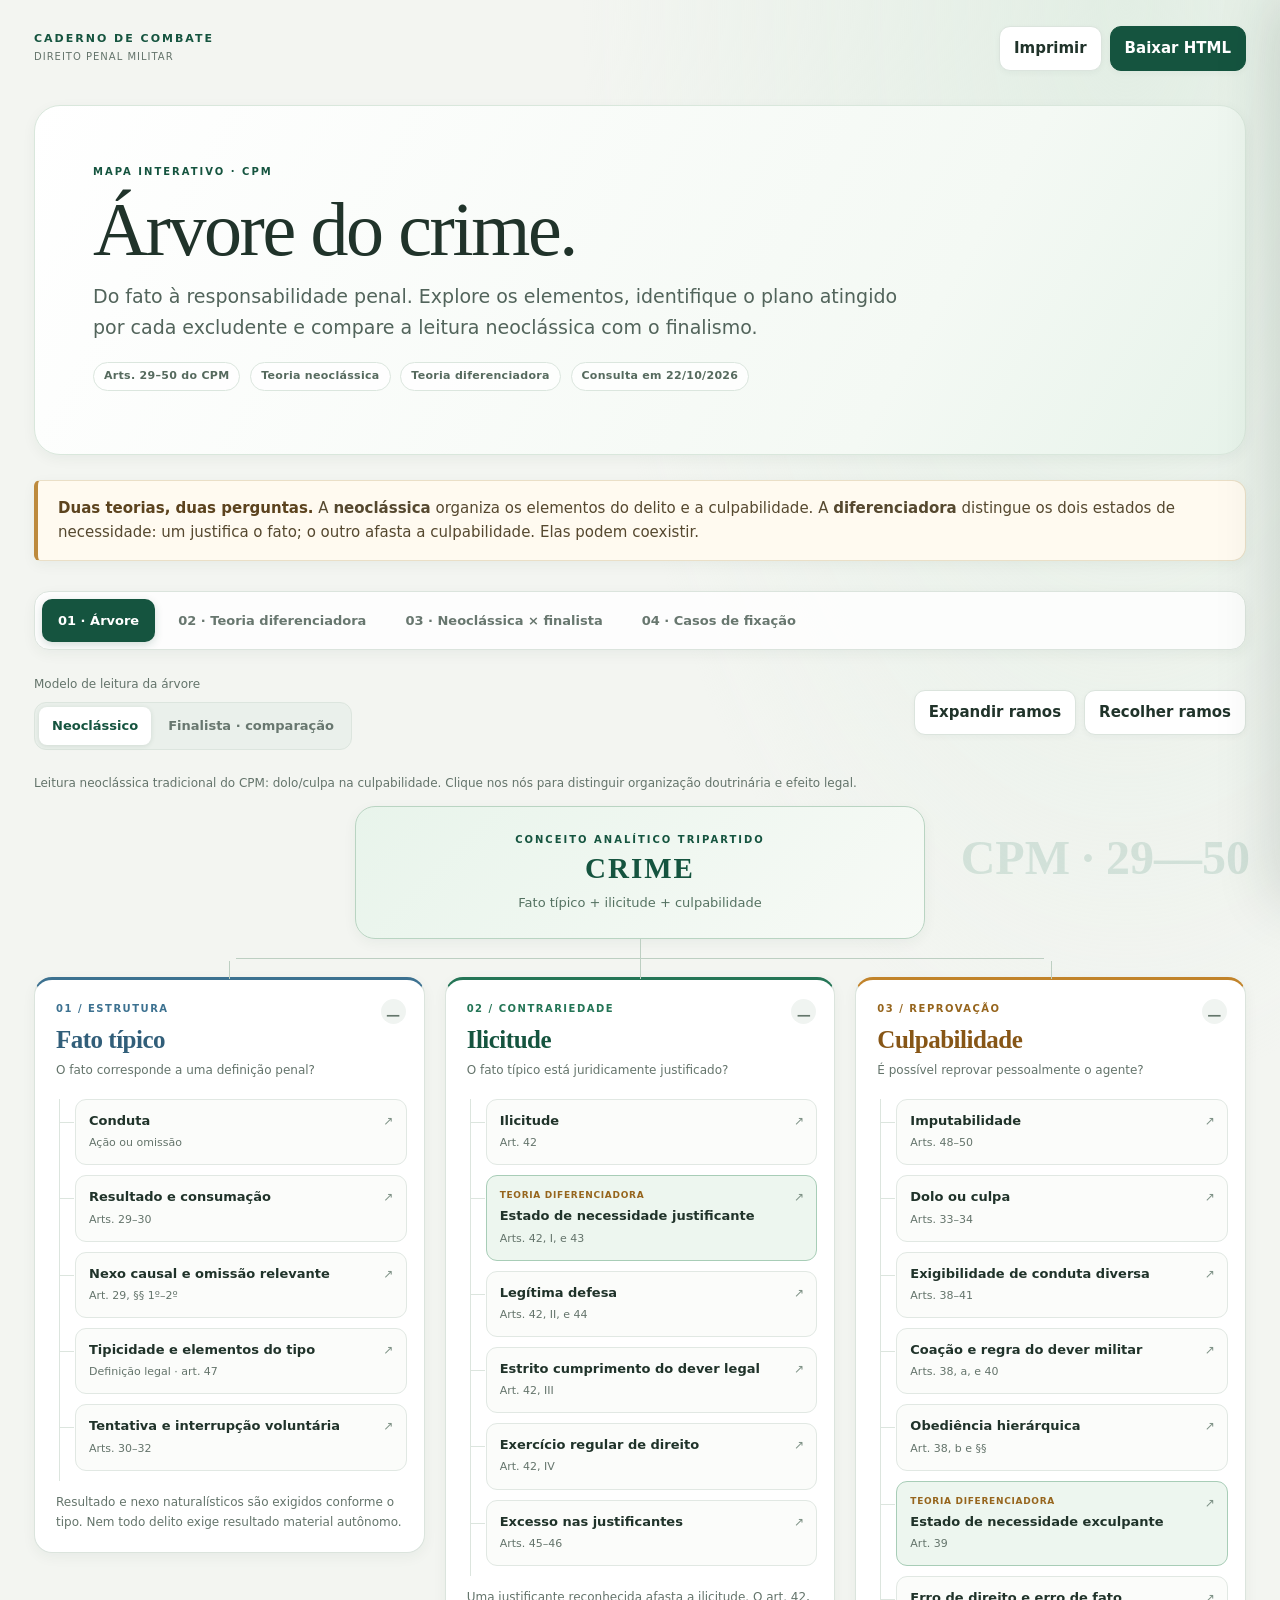
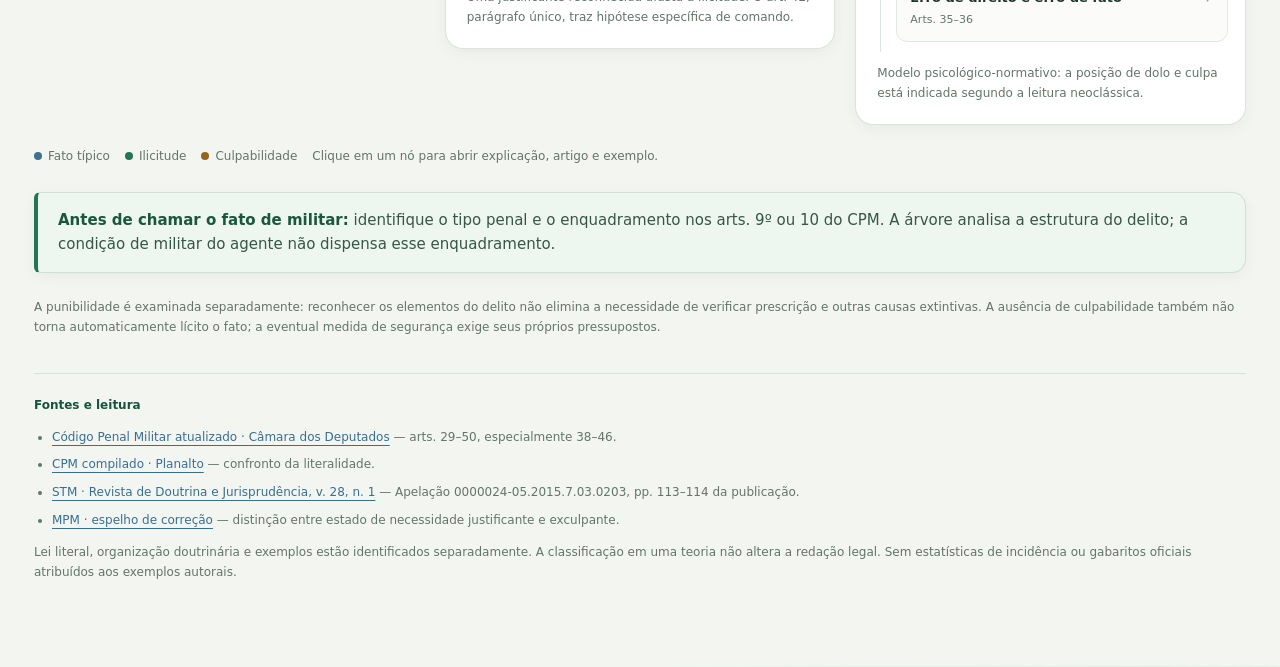
==== commit 2943284d: "Restyle crime tree in a light editorial theme" ====
--- a/index.html
+++ b/index.html
@@ -10,6 +10,43 @@
 @media(max-width:900px){.tree{gap:12px}.branch>summary{padding:18px 14px}.branch b{font-size:19px}.branchbody{padding:0 10px 14px}.node{padding:11px 10px}.node .label{font-size:13px}.wrap{padding:22px 18px 45px}}
 @media(max-width:700px){.top{align-items:flex-start}.brand{max-width:150px}.tools .btn{font-size:12px;padding:7px 10px}.tree,.grid2,.flow{grid-template-columns:1fr}.tree{gap:22px}.tree:before,.branch:before,.root:after{display:none}.root{margin-bottom:22px}.branch b{font-size:22px}.node .label{font-size:15px}.branchbody{padding:0 18px 18px}.tabs{margin-top:22px}.tab{padding:10px 12px;font-size:13px}.hero p{font-size:15px}.card{padding:20px}.drawer{padding:24px 20px}}
 @media print{body{background:white;color:#111;font-size:11px}.wrap{max-width:none;padding:0}.tools,.tabs,.toolbar,.overlay,.drawer,.hint{display:none!important}.view[hidden],.view{display:block!important;margin-top:25px}.tree{display:grid;grid-template-columns:repeat(3,1fr);gap:10px}.card,.branch,.case,.root,.sourcebox,td,th,.notice,.law,.result{background:white!important;color:#111!important;border-color:#aaa!important;box-shadow:none}.node{background:white;color:#111;border-color:#aaa;padding:7px}.node .label{font-size:11px}.node .ref,.muted,.question,.sub,.branchfoot,.sources,.reading,.footnote{color:#444!important}strong{color:#111}h1{font-size:30px}h2{font-size:22px}.step,.branch b,.eyebrow,.brand{color:#111!important}.tree:before,.branch:before,.root:after{display:none}.grid2{gap:12px}.node:after{display:none}.sourcebox,.card,.case{break-inside:avoid}a{color:#111}.answer{color:#111}.notice{border-left-color:#777}.result{border:1px solid #aaa}}
+
+:root{color-scheme:light;--bg:#f3f5f1;--panel:#fff;--card:#f8faf8;--line:#dbe4dd;--text:#20332a;--muted:#64746b;--green:#247556;--blue:#3c7190;--amber:#96651d;--red:#a64f4f;--radius:18px}
+body{background:radial-gradient(ellipse at 88% 0%,#e2eee4 0,transparent 34rem),var(--bg);font-family:Inter,system-ui,-apple-system,"Segoe UI",sans-serif;-webkit-font-smoothing:antialiased}
+.wrap{max-width:1280px;padding:26px 34px 72px}h1,h2{font-family:Georgia,"Times New Roman",serif;font-weight:500;color:#20332a}
+h1{font-size:clamp(42px,6.5vw,76px);line-height:.98;letter-spacing:-2.4px}h2{font-size:clamp(25px,3vw,34px)}h3{color:#20332a}strong{color:#243b30}a{color:#386f91}
+.brand,.eyebrow{color:#15543f}.brand{font-size:11px}.eyebrow{font-size:10px;letter-spacing:2px;font-weight:850}
+.btn{background:#fff;color:#20332a;border-color:#dbe4dd;border-radius:11px;min-height:42px;font-weight:650;box-shadow:0 2px 6px #1c33280a;transition:all .18s}
+.btn:hover{background:#f1f6f2;color:#15543f;border-color:#b9cec1;transform:translateY(-1px)}.btn.primary{background:#15543f;color:#fff;border-color:#15543f}.btn.primary:hover{background:#0f4634}
+.hero{max-width:none;padding:clamp(28px,5vw,58px);border:1px solid #d9e7dc;border-radius:26px;background:linear-gradient(120deg,#fff,#f4f9f4 72%,#e7f3ea);box-shadow:0 4px 14px #1c33280d}
+.hero:after{content:"CPM · 29—50";position:absolute;right:30px;bottom:18px;color:#1e745824;font:700 clamp(24px,4vw,48px)/1 Georgia,serif;pointer-events:none}.hero>*{position:relative;z-index:1}.hero p{color:#52645b;font-size:clamp(16px,1.7vw,19px)}
+.badge{background:#ffffffc9;border-color:#dbe6de;color:#566a5e;font-weight:650;border-radius:999px}
+.notice{background:#fffaf0!important;border:1px solid #eadfc7;border-left:4px solid #bd8a3d;color:#55482f;border-radius:6px 14px 14px 6px;box-shadow:0 4px 14px #1c33280d}.notice strong{color:#5c431e}
+.notice.green{background:#edf6ef!important;border-color:#cfe1d4;border-left-color:#247556;color:#385648}.notice.green strong{color:#1b563f}
+.tabs{gap:7px;border:1px solid #dbe4dd;border-radius:15px;background:#ffffffd9;padding:7px;box-shadow:0 4px 14px #1c33280d}.tab{color:#68776f;border-radius:10px;font-size:13px;font-weight:700}
+.tab[aria-selected=true]{background:#15543f;color:white;box-shadow:0 3px 9px #15543f2e}.tab:hover{color:#15543f;background:#edf4ef}
+.segmented{background:#eaf0eb;border-color:#dce5de;border-radius:12px}.segmented button{color:#68776f;font-size:13px;font-weight:650}.segmented button[aria-pressed=true]{background:#fff;color:#15543f;box-shadow:0 1px 5px #193e2b1f}
+.root{max-width:570px;padding:25px 30px;border:1px solid #b9d4c2;background:linear-gradient(135deg,#e8f4eb,#f7faf6);border-radius:20px;box-shadow:0 4px 14px #1c33280d}.root h2{color:#15543f;font:750 29px/1.1 Georgia,serif;letter-spacing:2px}.root p{color:#557262}
+.root:after,.tree:before,.branch:before{background:#bdcfc2}.tree{gap:20px}
+.branch{background:#fff;border-color:#dbe4dd;border-radius:18px;box-shadow:0 4px 14px #1c33280d;transition:box-shadow .2s,transform .2s}.branch:hover{box-shadow:0 14px 34px #1c332814;transform:translateY(-2px)}
+.branch.typical{border-top:3px solid #3c7190}.branch.unlawful{border-top:3px solid #247556}.branch.guilty{border-top:3px solid #c1832a}
+.branch>summary{padding:21px 21px 18px}.branch>summary:after{display:grid;place-items:center;width:25px;height:25px;border-radius:50%;background:#f0f4f1;color:#64766b;top:19px}
+.step{font-size:10px;letter-spacing:1.5px;font-weight:850}.branch b{font:600 25px/1.18 Georgia,serif;color:#20332a}
+.branch.typical .step{color:#3c7190}.branch.typical b{color:#315e79}.branch.unlawful .step{color:#247556}.branch.unlawful b{color:#15543f}.branch.guilty .step{color:#96651d}.branch.guilty b{color:#875616}
+.branch summary .question{color:#64746b;font-size:12px}.nodes{border-color:#dce5de}.nodes>li:before{background:#dce5de}
+.node{background:#fbfcfa;border-color:#e1e8e3;border-radius:11px;color:#20332a;transition:all .16s}.node:hover{background:#f0f7f2;border-color:#b9d4c2;transform:translateX(2px);box-shadow:0 3px 10px #1c33280f}
+.node .label{font-size:13px;font-weight:720}.node .ref,.branchfoot,.legend,.hint,.reading,.footnote{color:#64746b}.node:after{color:#7d9185}.node.emphasis{border-color:#a8cdb7;background:#edf6ef}.node.negative{border-color:#e4c9c9;background:#fff9f8}.node .tag{color:#96651d;font-weight:800}
+.card,.case{background:#fff;border-color:#dbe4dd;border-radius:18px;box-shadow:0 4px 14px #1c33280d}.card{padding:clamp(20px,3vw,29px)}.card.just{border-top:3px solid #247556}.card.excul{border-top:3px solid #bf8a39}.card .sub{color:#64746b}
+.checklist li::marker{color:#247556}.result{background:#f0f6f1;border:1px solid #deebe0;border-radius:12px}.result strong{color:#15543f}
+.tablewrap{border-color:#dbe4dd;border-radius:14px;box-shadow:0 4px 14px #1c33280d}th{background:#edf3ee;color:#3d5748;font-size:10px;letter-spacing:.6px;text-transform:uppercase}td{background:#fff;color:#485b50}td:first-child{color:#20332a;font-weight:700}tbody tr:hover td{background:#f7faf7}
+.pill{background:#edf2f8;color:#426784;font-weight:850}.pill.green{background:#e8f3eb;color:#236749}.pill.amber{background:#fbf1de;color:#845817}
+.sourcebox{background:#f4f7f4;border-color:#dbe4dd;border-radius:14px;color:#4c5e54}.case{border-radius:15px}.case summary{color:#15543f;font-weight:700}.answer{border-color:#dbe4dd;color:#506258}
+.sources{border-color:#d8e1db;color:#64746b}.sources strong{color:#15543f}.overlay{background:#16271f47;backdrop-filter:blur(3px)}
+.drawer{background:#fff;border-color:#dbe4dd;box-shadow:-18px 0 55px #192f2429}.drawerhead{border-color:#dbe4dd}.close{background:#f2f6f2;border-color:#dbe4dd;color:#20332a}.close:hover{background:#e8f1e9}.drawer h3{color:#15543f}
+.law{border-left-color:#3c7190;background:#f1f6f8;color:#344d5a;font-family:ui-monospace,SFMono-Regular,Consolas,monospace}.example{background:#edf5ef;border:1px solid #dbeadd;color:#3e5b49}.trap{border-color:#ecd5d2;background:#fff5f3;color:#75413d}
+@media(max-width:980px){.wrap{padding-left:23px;padding-right:23px}.tree{gap:14px}.branch>summary{padding:19px 15px 16px}.branch b{font-size:22px}.branchbody{padding:0 12px 16px}.node{padding:11px 10px}.node .label{font-size:12px}}
+@media(max-width:700px){.wrap{padding:17px 16px 46px}.top{align-items:flex-start;margin-bottom:22px}.brand{max-width:150px;font-size:10px}.tools{gap:6px}.tools .btn{min-height:38px;font-size:11px;padding:7px 10px}.hero{padding:27px 22px 30px;border-radius:19px}.hero:after{right:17px;bottom:10px;font-size:20px;opacity:.7}h1{font-size:clamp(40px,12vw,58px);letter-spacing:-1.6px}.hero p{font-size:15px}.notice{padding:14px 15px;margin:17px 0 21px;font-size:13px}.tabs{margin:19px -3px 23px;border-radius:12px}.tab{padding:10px 12px;font-size:11px}.tree,.grid2,.flow{grid-template-columns:1fr}.tree{gap:17px}.tree:before,.branch:before,.root:after{display:none}.root{margin-bottom:20px;padding:21px}.branch b{font-size:24px}.node .label{font-size:13px}.card{padding:21px}.case{padding:18px}.drawer{padding:23px 19px}.drawer h2{font-size:25px}}
+@media(prefers-reduced-motion:reduce){*,*:before,*:after{scroll-behavior:auto!important;animation-duration:.01ms!important;transition-duration:.01ms!important}}
 </style>
 </head>
 <body>
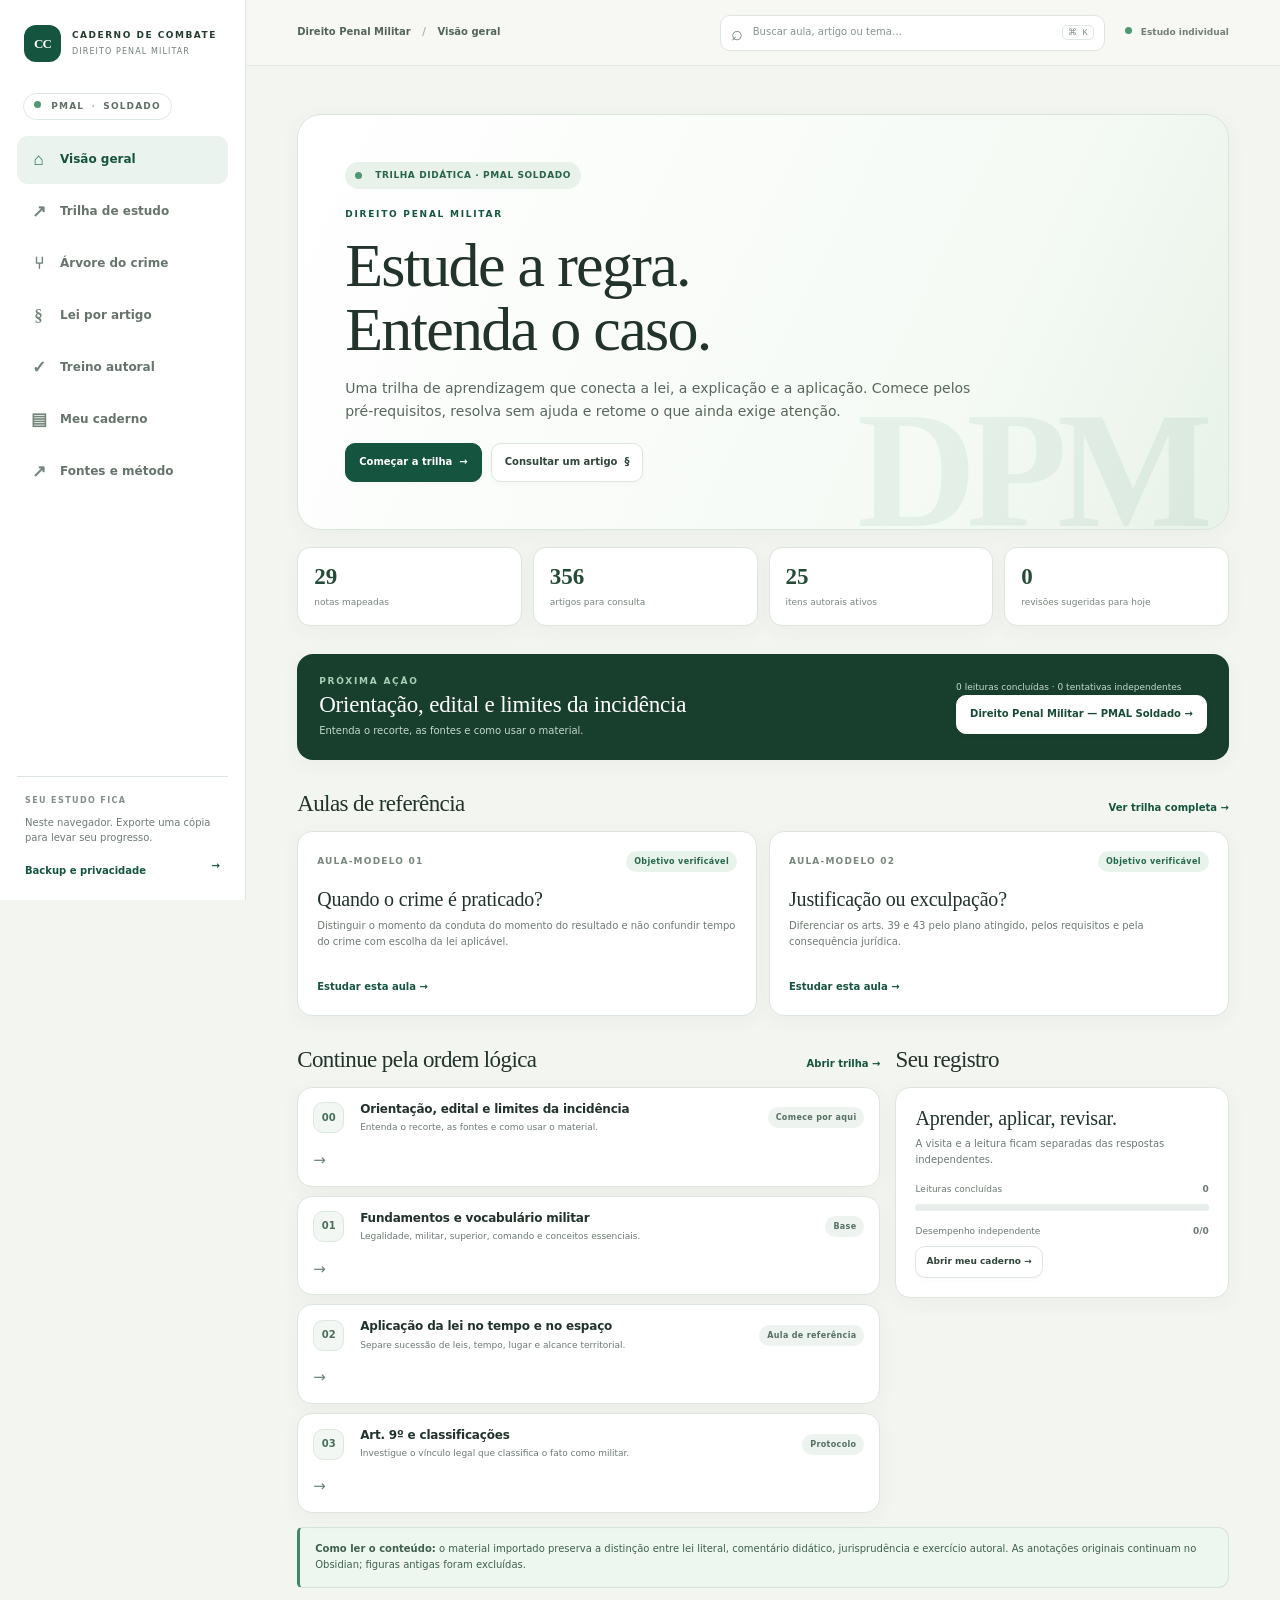
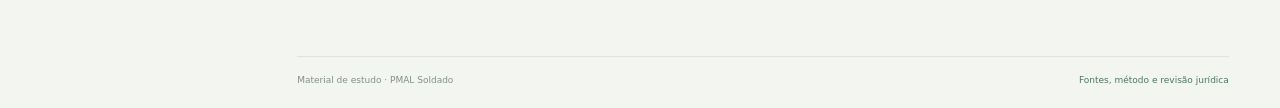
==== commit ddd447ae: "Build Direito Penal Militar study portal" ====
--- a/index.html
+++ b/index.html
@@ -1,440 +1,57 @@
 <!DOCTYPE html>
 <html lang="pt-BR">
 <head>
-<meta charset="UTF-8">
-<meta name="viewport" content="width=device-width,initial-scale=1">
-<title>Árvore do crime · Código Penal Militar</title>
-<style>
-:root{color-scheme:dark;--bg:#090f19;--panel:#111b2a;--card:#172438;--line:#30415b;--text:#edf2fa;--muted:#a4b5cc;--green:#62e0b6;--blue:#80b9ff;--amber:#f6ca79;--red:#ff9da8;--radius:18px}
-*{box-sizing:border-box}body{margin:0;background:var(--bg);color:var(--text);font:15px/1.65 system-ui,-apple-system,"Segoe UI",sans-serif}button,input{font:inherit}button,a{touch-action:manipulation}button{cursor:pointer}button:focus-visible,a:focus-visible,input:focus-visible,summary:focus-visible{outline:3px solid var(--green);outline-offset:4px}button:disabled{opacity:.5;cursor:default}a{color:var(--blue);text-underline-offset:4px}h1,h2,h3,h4,p{margin-top:0}h1{font-size:clamp(30px,5vw,52px);line-height:1.13;letter-spacing:-1.8px;margin-bottom:14px}h2{font-size:27px;line-height:1.25;letter-spacing:-.6px}h3{font-size:20px;line-height:1.35}small,.muted{color:var(--muted)}strong{color:#fff}.wrap{max-width:1420px;margin:auto;padding:30px 28px 65px}.top{display:flex;justify-content:space-between;gap:20px;align-items:center;margin-bottom:34px}.brand{font-size:12px;letter-spacing:2px;font-weight:800;color:var(--green)}.tools{display:flex;gap:8px;flex-wrap:wrap}.btn{border:1px solid var(--line);background:var(--panel);color:var(--text);border-radius:10px;padding:9px 14px}.btn:hover{background:#213149}.btn.primary{background:var(--green);color:#07261d;border-color:var(--green);font-weight:750}.hero{max-width:940px}.hero p{font-size:17px;color:var(--muted);max-width:830px}.eyebrow{font-size:11px;letter-spacing:1.8px;text-transform:uppercase;font-weight:800;color:var(--green);margin-bottom:12px}.badge{display:inline-flex;border:1px solid var(--line);border-radius:99px;padding:4px 10px;font-size:11px;letter-spacing:.3px;color:var(--muted);margin:0 5px 5px 0}.notice{border-left:3px solid var(--amber);padding:15px 20px;background:#1c211f;border-radius:0 12px 12px 0;margin:25px 0;color:#dce4e9}.notice p:last-child{margin-bottom:0}.notice.green{border-color:var(--green);background:#112922}.tabs{display:flex;gap:6px;border-bottom:1px solid var(--line);margin:30px 0 25px;overflow:auto;padding-bottom:8px}.tab{white-space:nowrap;border:0;background:none;color:var(--muted);padding:11px 16px;border-radius:10px;font-weight:650}.tab[aria-selected=true]{background:#203349;color:white}.tab:hover{color:white}.view[hidden]{display:none}.toolbar{display:flex;justify-content:space-between;gap:18px;align-items:center;flex-wrap:wrap;margin-bottom:24px}.segmented{display:flex;background:#0b1421;padding:4px;border:1px solid var(--line);border-radius:12px;gap:4px}.segmented button{background:none;color:var(--muted);border:0;padding:8px 13px;border-radius:8px}.segmented button[aria-pressed=true]{background:#254137;color:var(--green)}.hint{font-size:12px;color:var(--muted)}.root{position:relative;margin:0 auto 38px;padding:20px 24px;max-width:540px;border:1px solid #376e60;background:linear-gradient(135deg,#15342d,#142335);border-radius:var(--radius);text-align:center}.root h2{margin:0 0 7px;font-size:28px}.root p{font-size:13px;color:#c2d8d0;margin:0}.root:after{content:"";position:absolute;width:1px;height:38px;background:var(--line);left:50%;bottom:-39px}.tree{display:grid;grid-template-columns:repeat(3,minmax(0,1fr));gap:22px;position:relative}.tree:before{content:"";position:absolute;top:-19px;height:1px;left:16.66%;right:16.66%;background:var(--line)}.branch{position:relative;border:1px solid var(--line);border-radius:var(--radius);background:var(--panel);align-self:start;overflow:visible}.branch:before{content:"";position:absolute;top:-19px;height:18px;width:1px;left:50%;background:var(--line)}.branch>summary{cursor:pointer;list-style:none;padding:21px 20px;position:relative}.branch>summary::-webkit-details-marker{display:none}.branch>summary:after{content:"−";position:absolute;right:18px;top:22px;color:var(--muted);font-size:20px}.branch:not([open])>summary:after{content:"+"}.step{font-size:11px;letter-spacing:2px;font-weight:800;display:block;margin-bottom:7px}.branch b{font-size:22px;font-weight:750;display:block;letter-spacing:-.5px}.branch summary .question{display:block;margin-top:7px;color:var(--muted);font-size:13px;max-width:90%}.branch.typical .step,.branch.typical b{color:var(--blue)}.branch.unlawful .step,.branch.unlawful b{color:var(--green)}.branch.guilty .step,.branch.guilty b{color:var(--amber)}.branchbody{padding:0 17px 20px}.nodes{list-style:none;margin:0 0 0 7px;padding:0 0 0 15px;border-left:1px solid var(--line)}.nodes>li{position:relative;padding:0 0 10px}.nodes>li:before{content:"";position:absolute;left:-15px;top:23px;width:14px;height:1px;background:var(--line)}.node{width:100%;border:1px solid #2a3b52;background:var(--card);border-radius:11px;text-align:left;color:var(--text);padding:12px 13px;transition:background .15s,transform .15s;position:relative}.node:hover{background:#223650;transform:translateX(2px)}.node .label{font-weight:700;display:block;line-height:1.4;padding-right:14px}.node .ref{font-size:11px;color:var(--muted);display:block;margin-top:4px}.node:after{content:"↗";position:absolute;right:12px;top:12px;font-size:12px;color:var(--muted)}.node.emphasis{border-color:#46725f;background:#19352e}.node.negative{border-color:#5a4047}.node .tag{font-size:9px;letter-spacing:.7px;text-transform:uppercase;color:var(--amber);display:block;margin-bottom:4px}.branchfoot{margin:12px 4px 0;font-size:12px;color:var(--muted)}.legend{display:flex;gap:15px;flex-wrap:wrap;margin:22px 0 0;color:var(--muted);font-size:12px}.dot{display:inline-block;width:8px;height:8px;border-radius:50%;margin-right:6px;background:var(--green)}.grid2{display:grid;grid-template-columns:1fr 1fr;gap:22px}.card{background:var(--panel);border:1px solid var(--line);border-radius:var(--radius);padding:24px}.card.just{border-top:3px solid var(--green)}.card.excul{border-top:3px solid var(--amber)}.card h3{margin-bottom:8px}.card .sub{color:var(--muted);font-size:13px}.checklist{padding-left:20px}.checklist li{padding:5px 0}.result{margin-top:20px;padding:15px 16px;background:#0c1824;border-radius:10px}.result .over{font-size:10px;letter-spacing:1.5px;color:var(--muted);text-transform:uppercase;display:block;margin-bottom:5px}.tablewrap{overflow-x:auto;border:1px solid var(--line);border-radius:14px;margin:22px 0}table{width:100%;border-collapse:collapse;min-width:650px;font-size:14px}th,td{text-align:left;vertical-align:top;padding:14px 16px;border-bottom:1px solid var(--line)}th{background:#1a2a3c;font-size:12px;color:#d0e0f2}td{background:#111c2b}tr:last-child td{border-bottom:0}.pill{display:inline-block;font-size:10px;letter-spacing:.7px;text-transform:uppercase;padding:4px 8px;border-radius:7px;background:#25384b;color:var(--blue);margin-bottom:8px}.pill.green{background:#1b3b31;color:var(--green)}.pill.amber{background:#3b3020;color:var(--amber)}.flow{display:grid;grid-template-columns:1fr 1fr;gap:18px;margin:24px 0}.flow .card{position:relative}.sourcebox{font-size:13px;line-height:1.7;padding:18px 20px;background:#0c1420;border:1px solid var(--line);border-radius:12px}.sourcebox p{margin-bottom:10px}.sourcebox p:last-child{margin-bottom:0}.cases{display:grid;gap:16px}.case{border:1px solid var(--line);border-radius:15px;padding:20px 22px;background:var(--panel)}.case summary{cursor:pointer;color:var(--green);font-weight:650;padding:10px 0}.answer{border-top:1px solid var(--line);padding-top:14px;margin-top:7px;color:#d5e1ef}.case h3{font-size:18px}.sources{margin-top:35px;padding-top:22px;border-top:1px solid var(--line);font-size:12px;color:var(--muted)}.sources ul{padding-left:18px}.sources li{margin:8px 0}.overlay{position:fixed;inset:0;background:#0009;z-index:40;display:none}.overlay.open{display:block}.drawer{position:fixed;right:0;top:0;bottom:0;width:min(600px,100%);background:#101b2b;border-left:1px solid var(--line);padding:30px 28px;overflow-y:auto;z-index:41;transform:translateX(102%);transition:transform .2s;box-shadow:-20px 0 80px #0004}.drawer.open{transform:translateX(0)}.drawerhead{display:flex;justify-content:space-between;gap:15px;align-items:start}.close{background:#203047;border:1px solid var(--line);border-radius:10px;color:white;width:38px;height:38px;font-size:23px;flex:none}.drawer h2{font-size:26px;margin-bottom:12px}.drawer h3{font-size:14px;letter-spacing:.3px;color:var(--green);margin:24px 0 9px}.drawer ul{padding-left:20px}.drawer li{margin:7px 0}.law{white-space:pre-wrap;border-left:3px solid var(--blue);background:#0a1420;padding:16px 18px;border-radius:0 12px 12px 0;font:13px/1.85 system-ui}.example{padding:16px;background:#1c2c36;border-radius:12px;color:#deebf5}.trap{padding:14px 16px;border:1px solid #60494a;border-radius:12px;background:#302026;color:#f1d2d7}.reading{font-size:12px;color:var(--muted)}.footnote{font-size:12px;color:var(--muted);margin-top:22px}.sr{position:absolute;width:1px;height:1px;clip:rect(0,0,0,0);overflow:hidden}
-@media(max-width:900px){.tree{gap:12px}.branch>summary{padding:18px 14px}.branch b{font-size:19px}.branchbody{padding:0 10px 14px}.node{padding:11px 10px}.node .label{font-size:13px}.wrap{padding:22px 18px 45px}}
-@media(max-width:700px){.top{align-items:flex-start}.brand{max-width:150px}.tools .btn{font-size:12px;padding:7px 10px}.tree,.grid2,.flow{grid-template-columns:1fr}.tree{gap:22px}.tree:before,.branch:before,.root:after{display:none}.root{margin-bottom:22px}.branch b{font-size:22px}.node .label{font-size:15px}.branchbody{padding:0 18px 18px}.tabs{margin-top:22px}.tab{padding:10px 12px;font-size:13px}.hero p{font-size:15px}.card{padding:20px}.drawer{padding:24px 20px}}
-@media print{body{background:white;color:#111;font-size:11px}.wrap{max-width:none;padding:0}.tools,.tabs,.toolbar,.overlay,.drawer,.hint{display:none!important}.view[hidden],.view{display:block!important;margin-top:25px}.tree{display:grid;grid-template-columns:repeat(3,1fr);gap:10px}.card,.branch,.case,.root,.sourcebox,td,th,.notice,.law,.result{background:white!important;color:#111!important;border-color:#aaa!important;box-shadow:none}.node{background:white;color:#111;border-color:#aaa;padding:7px}.node .label{font-size:11px}.node .ref,.muted,.question,.sub,.branchfoot,.sources,.reading,.footnote{color:#444!important}strong{color:#111}h1{font-size:30px}h2{font-size:22px}.step,.branch b,.eyebrow,.brand{color:#111!important}.tree:before,.branch:before,.root:after{display:none}.grid2{gap:12px}.node:after{display:none}.sourcebox,.card,.case{break-inside:avoid}a{color:#111}.answer{color:#111}.notice{border-left-color:#777}.result{border:1px solid #aaa}}
-
-:root{color-scheme:light;--bg:#f3f5f1;--panel:#fff;--card:#f8faf8;--line:#dbe4dd;--text:#20332a;--muted:#64746b;--green:#247556;--blue:#3c7190;--amber:#96651d;--red:#a64f4f;--radius:18px}
-body{background:radial-gradient(ellipse at 88% 0%,#e2eee4 0,transparent 34rem),var(--bg);font-family:Inter,system-ui,-apple-system,"Segoe UI",sans-serif;-webkit-font-smoothing:antialiased}
-.wrap{max-width:1280px;padding:26px 34px 72px}h1,h2{font-family:Georgia,"Times New Roman",serif;font-weight:500;color:#20332a}
-h1{font-size:clamp(42px,6.5vw,76px);line-height:.98;letter-spacing:-2.4px}h2{font-size:clamp(25px,3vw,34px)}h3{color:#20332a}strong{color:#243b30}a{color:#386f91}
-.brand,.eyebrow{color:#15543f}.brand{font-size:11px}.eyebrow{font-size:10px;letter-spacing:2px;font-weight:850}
-.btn{background:#fff;color:#20332a;border-color:#dbe4dd;border-radius:11px;min-height:42px;font-weight:650;box-shadow:0 2px 6px #1c33280a;transition:all .18s}
-.btn:hover{background:#f1f6f2;color:#15543f;border-color:#b9cec1;transform:translateY(-1px)}.btn.primary{background:#15543f;color:#fff;border-color:#15543f}.btn.primary:hover{background:#0f4634}
-.hero{max-width:none;padding:clamp(28px,5vw,58px);border:1px solid #d9e7dc;border-radius:26px;background:linear-gradient(120deg,#fff,#f4f9f4 72%,#e7f3ea);box-shadow:0 4px 14px #1c33280d}
-.hero:after{content:"CPM · 29—50";position:absolute;right:30px;bottom:18px;color:#1e745824;font:700 clamp(24px,4vw,48px)/1 Georgia,serif;pointer-events:none}.hero>*{position:relative;z-index:1}.hero p{color:#52645b;font-size:clamp(16px,1.7vw,19px)}
-.badge{background:#ffffffc9;border-color:#dbe6de;color:#566a5e;font-weight:650;border-radius:999px}
-.notice{background:#fffaf0!important;border:1px solid #eadfc7;border-left:4px solid #bd8a3d;color:#55482f;border-radius:6px 14px 14px 6px;box-shadow:0 4px 14px #1c33280d}.notice strong{color:#5c431e}
-.notice.green{background:#edf6ef!important;border-color:#cfe1d4;border-left-color:#247556;color:#385648}.notice.green strong{color:#1b563f}
-.tabs{gap:7px;border:1px solid #dbe4dd;border-radius:15px;background:#ffffffd9;padding:7px;box-shadow:0 4px 14px #1c33280d}.tab{color:#68776f;border-radius:10px;font-size:13px;font-weight:700}
-.tab[aria-selected=true]{background:#15543f;color:white;box-shadow:0 3px 9px #15543f2e}.tab:hover{color:#15543f;background:#edf4ef}
-.segmented{background:#eaf0eb;border-color:#dce5de;border-radius:12px}.segmented button{color:#68776f;font-size:13px;font-weight:650}.segmented button[aria-pressed=true]{background:#fff;color:#15543f;box-shadow:0 1px 5px #193e2b1f}
-.root{max-width:570px;padding:25px 30px;border:1px solid #b9d4c2;background:linear-gradient(135deg,#e8f4eb,#f7faf6);border-radius:20px;box-shadow:0 4px 14px #1c33280d}.root h2{color:#15543f;font:750 29px/1.1 Georgia,serif;letter-spacing:2px}.root p{color:#557262}
-.root:after,.tree:before,.branch:before{background:#bdcfc2}.tree{gap:20px}
-.branch{background:#fff;border-color:#dbe4dd;border-radius:18px;box-shadow:0 4px 14px #1c33280d;transition:box-shadow .2s,transform .2s}.branch:hover{box-shadow:0 14px 34px #1c332814;transform:translateY(-2px)}
-.branch.typical{border-top:3px solid #3c7190}.branch.unlawful{border-top:3px solid #247556}.branch.guilty{border-top:3px solid #c1832a}
-.branch>summary{padding:21px 21px 18px}.branch>summary:after{display:grid;place-items:center;width:25px;height:25px;border-radius:50%;background:#f0f4f1;color:#64766b;top:19px}
-.step{font-size:10px;letter-spacing:1.5px;font-weight:850}.branch b{font:600 25px/1.18 Georgia,serif;color:#20332a}
-.branch.typical .step{color:#3c7190}.branch.typical b{color:#315e79}.branch.unlawful .step{color:#247556}.branch.unlawful b{color:#15543f}.branch.guilty .step{color:#96651d}.branch.guilty b{color:#875616}
-.branch summary .question{color:#64746b;font-size:12px}.nodes{border-color:#dce5de}.nodes>li:before{background:#dce5de}
-.node{background:#fbfcfa;border-color:#e1e8e3;border-radius:11px;color:#20332a;transition:all .16s}.node:hover{background:#f0f7f2;border-color:#b9d4c2;transform:translateX(2px);box-shadow:0 3px 10px #1c33280f}
-.node .label{font-size:13px;font-weight:720}.node .ref,.branchfoot,.legend,.hint,.reading,.footnote{color:#64746b}.node:after{color:#7d9185}.node.emphasis{border-color:#a8cdb7;background:#edf6ef}.node.negative{border-color:#e4c9c9;background:#fff9f8}.node .tag{color:#96651d;font-weight:800}
-.card,.case{background:#fff;border-color:#dbe4dd;border-radius:18px;box-shadow:0 4px 14px #1c33280d}.card{padding:clamp(20px,3vw,29px)}.card.just{border-top:3px solid #247556}.card.excul{border-top:3px solid #bf8a39}.card .sub{color:#64746b}
-.checklist li::marker{color:#247556}.result{background:#f0f6f1;border:1px solid #deebe0;border-radius:12px}.result strong{color:#15543f}
-.tablewrap{border-color:#dbe4dd;border-radius:14px;box-shadow:0 4px 14px #1c33280d}th{background:#edf3ee;color:#3d5748;font-size:10px;letter-spacing:.6px;text-transform:uppercase}td{background:#fff;color:#485b50}td:first-child{color:#20332a;font-weight:700}tbody tr:hover td{background:#f7faf7}
-.pill{background:#edf2f8;color:#426784;font-weight:850}.pill.green{background:#e8f3eb;color:#236749}.pill.amber{background:#fbf1de;color:#845817}
-.sourcebox{background:#f4f7f4;border-color:#dbe4dd;border-radius:14px;color:#4c5e54}.case{border-radius:15px}.case summary{color:#15543f;font-weight:700}.answer{border-color:#dbe4dd;color:#506258}
-.sources{border-color:#d8e1db;color:#64746b}.sources strong{color:#15543f}.overlay{background:#16271f47;backdrop-filter:blur(3px)}
-.drawer{background:#fff;border-color:#dbe4dd;box-shadow:-18px 0 55px #192f2429}.drawerhead{border-color:#dbe4dd}.close{background:#f2f6f2;border-color:#dbe4dd;color:#20332a}.close:hover{background:#e8f1e9}.drawer h3{color:#15543f}
-.law{border-left-color:#3c7190;background:#f1f6f8;color:#344d5a;font-family:ui-monospace,SFMono-Regular,Consolas,monospace}.example{background:#edf5ef;border:1px solid #dbeadd;color:#3e5b49}.trap{border-color:#ecd5d2;background:#fff5f3;color:#75413d}
-@media(max-width:980px){.wrap{padding-left:23px;padding-right:23px}.tree{gap:14px}.branch>summary{padding:19px 15px 16px}.branch b{font-size:22px}.branchbody{padding:0 12px 16px}.node{padding:11px 10px}.node .label{font-size:12px}}
-@media(max-width:700px){.wrap{padding:17px 16px 46px}.top{align-items:flex-start;margin-bottom:22px}.brand{max-width:150px;font-size:10px}.tools{gap:6px}.tools .btn{min-height:38px;font-size:11px;padding:7px 10px}.hero{padding:27px 22px 30px;border-radius:19px}.hero:after{right:17px;bottom:10px;font-size:20px;opacity:.7}h1{font-size:clamp(40px,12vw,58px);letter-spacing:-1.6px}.hero p{font-size:15px}.notice{padding:14px 15px;margin:17px 0 21px;font-size:13px}.tabs{margin:19px -3px 23px;border-radius:12px}.tab{padding:10px 12px;font-size:11px}.tree,.grid2,.flow{grid-template-columns:1fr}.tree{gap:17px}.tree:before,.branch:before,.root:after{display:none}.root{margin-bottom:20px;padding:21px}.branch b{font-size:24px}.node .label{font-size:13px}.card{padding:21px}.case{padding:18px}.drawer{padding:23px 19px}.drawer h2{font-size:25px}}
-@media(prefers-reduced-motion:reduce){*,*:before,*:after{scroll-behavior:auto!important;animation-duration:.01ms!important;transition-duration:.01ms!important}}
-</style>
+  <meta charset="UTF-8">
+  <meta name="viewport" content="width=device-width, initial-scale=1">
+  <meta name="theme-color" content="#f3f5f1">
+  <meta name="description" content="Trilha didática de Direito Penal Militar para PMAL Soldado, com consulta legal, treino e revisão pessoal.">
+  <title>Direito Penal Militar · Caderno de Combate</title>
+  <link rel="stylesheet" href="app.css">
+  <script src="app.js" defer></script>
 </head>
 <body>
-<div class="wrap">
-<header>
-  <div class="top">
-    <div class="brand">CADERNO DE COMBATE<br><span style="color:var(--muted);font-weight:500;font-size:10px;letter-spacing:1px">DIREITO PENAL MILITAR</span></div>
-    <div class="tools">
-      <button class="btn" type="button" id="printBtn">Imprimir</button>
-      <button class="btn primary" type="button" id="downloadBtn">Baixar HTML</button>
+  <div class="shell">
+    <aside class="sidebar" aria-label="Navegação principal">
+      <a class="brand" href="#inicio" aria-label="Caderno de Combate, início">
+        <span class="brand-mark">CC</span>
+        <span><strong>CADERNO DE COMBATE</strong><small>DIREITO PENAL MILITAR</small></span>
+      </a>
+      <div class="course-chip"><span class="status-dot"></span> PMAL <b>·</b> SOLDADO</div>
+      <nav class="nav-list">
+        <a href="#inicio" data-nav="inicio"><span class="nav-icon">⌂</span>Visão geral</a>
+        <a href="#trilha" data-nav="trilha"><span class="nav-icon">↗</span>Trilha de estudo</a>
+        <a href="#arvore" data-nav="arvore"><span class="nav-icon">⑂</span>Árvore do crime</a>
+        <a href="#lei" data-nav="lei"><span class="nav-icon">§</span>Lei por artigo</a>
+        <a href="#treino" data-nav="treino"><span class="nav-icon">✓</span>Treino autoral</a>
+        <a href="#caderno" data-nav="caderno"><span class="nav-icon">▤</span>Meu caderno</a>
+        <a href="#fontes" data-nav="fontes"><span class="nav-icon">↗</span>Fontes e método</a>
+      </nav>
+      <div class="sidebar-bottom">
+        <div class="sidebar-caption">SEU ESTUDO FICA</div>
+        <p>Neste navegador. Exporte uma cópia para levar seu progresso.</p>
+        <a class="sidebar-link" href="#caderno">Backup e privacidade <span>→</span></a>
+      </div>
+    </aside>
+
+    <div class="main-column">
+      <header class="topbar">
+        <div class="mobile-brand"><span class="brand-mark">CC</span><b>Caderno de Combate</b></div>
+        <div class="breadcrumb" id="breadcrumb">Direito Penal Militar <span>/</span> Visão geral</div>
+        <form class="global-search" id="global-search" role="search">
+          <label class="sr-only" for="global-query">Buscar aulas, artigos e temas</label>
+          <span aria-hidden="true">⌕</span>
+          <input id="global-query" type="search" placeholder="Buscar aula, artigo ou tema…" autocomplete="off">
+          <kbd>⌘ K</kbd>
+          <div class="search-results" id="search-results" hidden></div>
+        </form>
+        <div class="topbar-tag"><span class="status-dot"></span> Estudo individual</div>
+      </header>
+      <main id="app" tabindex="-1" aria-live="polite">
+        <div class="loading"><span class="spinner"></span>Preparando seu material de estudo…</div>
+      </main>
+      <footer class="site-footer"><span>Material de estudo · PMAL Soldado</span><a href="#fontes">Fontes, método e revisão jurídica</a></footer>
     </div>
   </div>
-  <div class="hero">
-    <div class="eyebrow">Mapa interativo · CPM</div>
-    <h1>Árvore do crime.</h1>
-    <p>Do fato à responsabilidade penal. Explore os elementos, identifique o plano atingido por cada excludente e compare a leitura neoclássica com o finalismo.</p>
-    <span class="badge">Arts. 29–50 do CPM</span>
-    <span class="badge">Teoria neoclássica</span>
-    <span class="badge">Teoria diferenciadora</span>
-    <span class="badge">Consulta em 22/10/2026</span>
-  </div>
-  <div class="notice">
-    <strong>Duas teorias, duas perguntas.</strong> A <b>neoclássica</b> organiza os elementos do delito e a culpabilidade. A <b>diferenciadora</b> distingue os dois estados de necessidade: um justifica o fato; o outro afasta a culpabilidade. Elas podem coexistir.
-  </div>
-</header>
-
-<nav class="tabs" role="tablist" aria-label="Modos de estudo">
-  <button class="tab" id="tab-tree" role="tab" aria-controls="tree-view" aria-selected="true" data-view="tree">01 · Árvore</button>
-  <button class="tab" id="tab-necessity" role="tab" aria-controls="necessity-view" aria-selected="false" tabindex="-1" data-view="necessity">02 · Teoria diferenciadora</button>
-  <button class="tab" id="tab-theories" role="tab" aria-controls="theories-view" aria-selected="false" tabindex="-1" data-view="theories">03 · Neoclássica × finalista</button>
-  <button class="tab" id="tab-cases" role="tab" aria-controls="cases-view" aria-selected="false" tabindex="-1" data-view="cases">04 · Casos de fixação</button>
-</nav>
-
-<main>
-<section class="view" id="tree-view" role="tabpanel" aria-labelledby="tab-tree">
-  <div class="toolbar">
-    <div>
-      <div class="hint" style="margin-bottom:7px">Modelo de leitura da árvore</div>
-      <div class="segmented" aria-label="Comparar modelos">
-        <button type="button" data-model="neo" aria-pressed="true">Neoclássico</button>
-        <button type="button" data-model="final" aria-pressed="false">Finalista · comparação</button>
-      </div>
-    </div>
-    <div class="tools">
-      <button class="btn" id="expandBtn" type="button">Expandir ramos</button>
-      <button class="btn" id="collapseBtn" type="button">Recolher ramos</button>
-    </div>
-  </div>
-  <p class="reading" id="modelNote"></p>
-  <div class="root">
-    <div class="eyebrow" style="margin-bottom:5px">Conceito analítico tripartido</div>
-    <h2>CRIME</h2>
-    <p>Fato típico + ilicitude + culpabilidade</p>
-  </div>
-  <div class="tree" id="tree"></div>
-  <div class="legend">
-    <span><i class="dot" style="background:var(--blue)"></i>Fato típico</span>
-    <span><i class="dot"></i>Ilicitude</span>
-    <span><i class="dot" style="background:var(--amber)"></i>Culpabilidade</span>
-    <span>Clique em um nó para abrir explicação, artigo e exemplo.</span>
-  </div>
-  <div class="notice green">
-    <strong>Antes de chamar o fato de militar:</strong> identifique o tipo penal e o enquadramento nos arts. 9º ou 10 do CPM. A árvore analisa a estrutura do delito; a condição de militar do agente não dispensa esse enquadramento.
-  </div>
-  <p class="footnote">A punibilidade é examinada separadamente: reconhecer os elementos do delito não elimina a necessidade de verificar prescrição e outras causas extintivas. A ausência de culpabilidade também não torna automaticamente lícito o fato; a eventual medida de segurança exige seus próprios pressupostos.</p>
-</section>
-
-<section class="view" id="necessity-view" role="tabpanel" aria-labelledby="tab-necessity" hidden>
-  <div class="eyebrow">Dois caminhos jurídicos</div>
-  <h2>Estado de necessidade no CPM.</h2>
-  <p class="muted">Não decida apenas comparando o valor dos bens. Cada modalidade possui requisitos próprios, que precisam estar presentes no caso.</p>
-  <div class="grid2">
-    <article class="card just">
-      <span class="pill green">Justificante · art. 43</span>
-      <h3>O ordenamento permite o fato.</h3>
-      <p class="sub">Atinge a <strong>ilicitude</strong>. Conexão com o art. 42, I.</p>
-      <ul class="checklist">
-        <li>Preservar <strong>direito próprio ou alheio</strong>.</li>
-        <li>Perigo <strong>certo e atual</strong>.</li>
-        <li>Perigo que o agente <strong>não provocou</strong>.</li>
-        <li>Não poder evitá-lo de outro modo.</li>
-        <li>Mal causado <strong>consideravelmente inferior</strong> ao evitado, por natureza e importância.</li>
-        <li>Agente <strong>não legalmente obrigado a enfrentar</strong> o perigo.</li>
-      </ul>
-      <div class="result"><span class="over">Se preenchidos os requisitos</span><strong>Afasta a ilicitude.</strong><br>O fato é justificado.</div>
-      <button class="btn" style="margin-top:17px" data-detail="necessidade43">Ler o art. 43 e o exemplo ↗</button>
-    </article>
-    <article class="card excul">
-      <span class="pill amber">Exculpante · art. 39</span>
-      <h3>O fato permanece ilícito, mas o agente é desculpado.</h3>
-      <p class="sub">Atinge a <strong>culpabilidade</strong>, por inexigibilidade de conduta diversa.</p>
-      <ul class="checklist">
-        <li>Proteger <strong>direito próprio</strong> ou de pessoa ligada por <strong>estreito parentesco ou afeição</strong>.</li>
-        <li>Perigo <strong>certo e atual</strong>, não provocado.</li>
-        <li>Não poder evitá-lo de outro modo.</li>
-        <li>Pode haver sacrifício de direito alheio <strong>até superior</strong> ao protegido.</li>
-        <li>Não ser <strong>razoavelmente exigível conduta diversa</strong>.</li>
-      </ul>
-      <div class="result"><span class="over">Se preenchidos os requisitos</span><strong>Afasta a culpabilidade.</strong><br>Não transforma a conduta em lícita.</div>
-      <button class="btn" style="margin-top:17px" data-detail="necessidade39">Ler o art. 39 e o exemplo ↗</button>
-    </article>
-  </div>
-
-  <div class="tablewrap">
-    <table>
-      <thead><tr><th>Critério</th><th>Art. 43 · justificante</th><th>Art. 39 · exculpante</th></tr></thead>
-      <tbody>
-        <tr><td>Plano atingido</td><td>Ilicitude</td><td>Culpabilidade</td></tr>
-        <tr><td>Quem pode ser protegido</td><td>O próprio agente ou terceiro, sem exigência do vínculo afetivo do art. 39</td><td>O próprio agente ou pessoa ligada por estreito parentesco ou afeição</td></tr>
-        <tr><td>Comparação dos males</td><td>Causado consideravelmente inferior ao evitado</td><td>Admite sacrifício de direito alheio até superior, com os demais requisitos</td></tr>
-        <tr><td>Fundamento decisivo</td><td>Justificação da conduta nas condições legais</td><td>Inexigibilidade razoável de outra conduta</td></tr>
-        <tr><td>Conduta fica lícita?</td><td>Sim, pela justificante reconhecida</td><td>Não, apenas por essa exculpante</td></tr>
-      </tbody>
-    </table>
-  </div>
-  <div class="notice">
-    <strong>Igualdade dos bens não gera exculpação automática.</strong> A ausência de um requisito do art. 43 não prova o preenchimento do art. 39. É necessário testar a segunda hipótese de forma independente.
-  </div>
-  <div class="flow">
-    <article class="card"><h3>Não justificou pelo art. 43?</h3><p>Examine se há outra justificante ou se o caso atende integralmente à exculpante do art. 39. Não passe diretamente de “mal igual ou maior” para “isento”.</p></article>
-    <article class="card"><h3>Era exigível o sacrifício?</h3><p>A hipótese do art. 41 pode permitir <strong>atenuação</strong>. Atenuar a pena é diferente de excluir a culpabilidade.</p><button class="btn" data-detail="art41">Examinar art. 41 ↗</button></article>
-  </div>
-</section>
-
-<section class="view" id="theories-view" role="tabpanel" aria-labelledby="tab-theories" hidden>
-  <div class="eyebrow">Organização doutrinária</div>
-  <h2>Onde ficam dolo e culpa?</h2>
-  <div class="grid2">
-    <article class="card">
-      <span class="pill amber">Neoclássica · causal-valorativa</span>
-      <h3>Culpabilidade psicológico-normativa.</h3>
-      <p>À dimensão psicológica acrescenta-se a reprovação pessoal, incluindo a exigibilidade de outra conduta. <strong>Dolo e culpa permanecem na culpabilidade</strong>, na organização tradicional desse modelo.</p>
-      <p>O <strong>dolo normativo</strong> é explicado com a consciência atual da ilicitude em seu interior. Isso não autoriza desconsiderar a redação específica dos arts. 35 e 36 do CPM.</p>
-      <p class="muted">O tipo admite elementos normativos e especiais elementos subjetivos. “Neoclássica” não significa que o tipo seja sempre puramente objetivo.</p>
-    </article>
-    <article class="card">
-      <span class="pill">Finalista · comparação</span>
-      <h3>Dolo e culpa na estrutura do fato típico.</h3>
-      <p>A conduta passa a ser compreendida finalisticamente. O dolo é tratado como <strong>natural</strong>, separado da consciência da ilicitude; a organização da culpa também se desloca para o fato típico.</p>
-      <p>A culpabilidade fica estruturada por <strong>imputabilidade, potencial consciência da ilicitude e exigibilidade de conduta diversa</strong>.</p>
-      <p class="muted">A comparação ajuda a perceber o deslocamento. Ela não altera a redação do CPM nem importa automaticamente o regime do CP comum.</p>
-    </article>
-  </div>
-  <div class="tablewrap">
-    <table>
-      <thead><tr><th>Ponto</th><th>Leitura neoclássica</th><th>Leitura finalista</th></tr></thead>
-      <tbody>
-        <tr><td>Dolo e culpa</td><td>Culpabilidade</td><td>Fato típico</td></tr>
-        <tr><td>Dolo</td><td>Normativo, com consciência atual da ilicitude na formulação tradicional</td><td>Natural; consciência da ilicitude separada</td></tr>
-        <tr><td>Culpabilidade</td><td>Psicológico-normativa</td><td>Normativa pura</td></tr>
-        <tr><td>Consciência da ilicitude</td><td>Ligada ao dolo normativo</td><td>Potencial e autônoma na culpabilidade</td></tr>
-        <tr><td>Exigibilidade de conduta diversa</td><td>Integra a reprovação pessoal</td><td>Permanece como elemento da culpabilidade</td></tr>
-        <tr><td>Estado de necessidade diferenciador</td><td colspan="2">É outra classificação: separa justificação da exculpação e não é sinônimo de causalismo ou finalismo.</td></tr>
-      </tbody>
-    </table>
-  </div>
-  <div class="notice">
-    <strong>Como usar isso no CPM:</strong> a leitura causalista neoclássica aparece na doutrina e em julgados militares. O próprio debate jurisdicional também dialoga com categorias finalistas. Por isso, a árvore identifica o modelo adotado, e a resolução deve respeitar o dispositivo, a orientação exigida na questão e a Constituição.
-  </div>
-  <div class="sourcebox">
-    <strong>Referência doutrinária e jurisprudencial conferida</strong>
-    <p>O STM, na Apelação <strong>0000024-05.2015.7.03.0203</strong>, reproduzida em sua Revista de Doutrina e Jurisprudência, v. 28, n. 1, pp. 113–114 da publicação, discute a estrutura neoclássica do CPM e o diálogo com categorias finalistas no tratamento do erro.</p>
-    <p>Aqui a referência sustenta a <strong>comparação dos modelos</strong>; não é apresentada como tese vinculante de adoção exclusiva e uniforme de uma teoria para todo dispositivo.</p>
-  </div>
-</section>
-
-<section class="view" id="cases-view" role="tabpanel" aria-labelledby="tab-cases" hidden>
-  <div class="eyebrow">Aplicar antes de memorizar</div>
-  <h2>Em qual ramo você examinaria o caso?</h2>
-  <p class="muted">Situações autorais de estudo. Tente localizar o plano e os requisitos antes de revelar o comentário.</p>
-  <div class="cases">
-    <article class="case">
-      <span class="pill green">Caso 01 · perigo atual</span>
-      <h3>Danificar um portão para salvar uma vida.</h3>
-      <p>Diante de incêndio atual que não provocou, o agente danifica um portão para retirar uma pessoa. Não havia meio menos lesivo, o dano é consideravelmente inferior ao mal evitado e o agente não era legalmente obrigado a enfrentar o perigo.</p>
-      <details><summary>Revelar o caminho</summary><div class="answer"><strong>Ilicitude → estado de necessidade justificante, art. 43.</strong> Os fatos foram construídos para apresentar seus requisitos. A justificante reconhecida torna lícita a conduta. A avaliação concreta depende de prova dessas circunstâncias.</div></details>
-    </article>
-    <article class="case">
-      <span class="pill amber">Caso 02 · exigibilidade</span>
-      <h3>O perigo envolve o próprio filho.</h3>
-      <p>Em perigo certo e atual, inevitável por outro meio e não provocado, alguém protege o filho sacrificando direito alheio de importância igual ou superior. Discute-se se seria razoavelmente exigível comportamento diferente.</p>
-      <details><summary>Revelar o caminho</summary><div class="answer"><strong>Culpabilidade → art. 39.</strong> O parentesco e o conflito de bens não resolvem sozinhos o caso. É indispensável verificar a inexigibilidade razoável de outra conduta. Se reconhecida a exculpante, o fato não se torna lícito apenas por isso.</div></details>
-    </article>
-    <article class="case">
-      <span class="pill amber">Caso 03 · ordem superior</span>
-      <h3>“Foi uma ordem” basta?</h3>
-      <p>Um superior dá ordem de serviço cujo objeto é uma prática manifestamente criminosa. O inferior a executa alegando apenas a disciplina hierárquica.</p>
-      <details><summary>Revelar o caminho</summary><div class="answer"><strong>Culpabilidade → obediência hierárquica e seu limite, art. 38, § 2º.</strong> A hipótese não protege automaticamente o inferior. O artigo prevê sua punição também quando a ordem tem objeto manifestamente criminoso ou há excesso. Examine ainda os demais pressupostos de responsabilidade.</div></details>
-    </article>
-    <article class="case">
-      <span class="pill">Caso 04 · legítima defesa</span>
-      <h3>Repelir uma agressão não é revidar depois.</h3>
-      <p>Terminada a agressão e afastado o perigo de renovação, o agente procura o antigo agressor para puni-lo.</p>
-      <details><summary>Revelar o caminho</summary><div class="answer"><strong>Ilicitude → art. 44.</strong> A legítima defesa exige agressão injusta atual ou iminente. Vingança posterior não satisfaz esse requisito somente porque existiu agressão antes.</div></details>
-    </article>
-    <article class="case">
-      <span class="pill">Caso 05 · resultado não ocorrido</span>
-      <h3>O agente podia continuar, mas decidiu parar.</h3>
-      <p>Depois de iniciar a execução, o agente voluntariamente desiste de prosseguir, embora pudesse continuar. Os atos anteriores já causaram uma lesão típica.</p>
-      <details><summary>Revelar o caminho</summary><div class="answer"><strong>Execução → desistência voluntária, art. 31.</strong> Responde pelos atos já praticados, se configurarem delito. O instituto não apaga automaticamente a lesão anterior. Compare com tentativa: nesta, a não consumação decorre de circunstâncias alheias à vontade.</div></details>
-    </article>
-    <article class="case">
-      <span class="pill amber">Caso 06 · capacidade</span>
-      <h3>Doença diagnosticada significa inimputabilidade?</h3>
-      <p>O agente possui diagnóstico psiquiátrico. A questão não informa se, no momento da ação, ele podia compreender a ilicitude ou agir de acordo com esse entendimento.</p>
-      <details><summary>Revelar o caminho</summary><div class="answer"><strong>Culpabilidade → imputabilidade, art. 48.</strong> O diagnóstico, sozinho, não comprova os requisitos. Examine a capacidade ao tempo da conduta e o nexo com a condição mental. A diminuição considerável tem consequência própria no parágrafo único.</div></details>
-    </article>
-  </div>
-</section>
-</main>
-
-<footer class="sources">
-  <strong>Fontes e leitura</strong>
-  <ul>
-    <li><a href="https://www2.camara.leg.br/legin/fed/declei/1960-1969/decreto-lei-1001-21-outubro-1969-376258-normaatualizada-pe.html" target="_blank" rel="noopener noreferrer">Código Penal Militar atualizado · Câmara dos Deputados</a> — arts. 29–50, especialmente 38–46.</li>
-    <li><a href="https://www.planalto.gov.br/ccivil_03/decreto-lei/del1001compilado.htm" target="_blank" rel="noopener noreferrer">CPM compilado · Planalto</a> — confronto da literalidade.</li>
-    <li><a href="https://dspace.stm.jus.br/bitstream/handle/123456789/134873/Revista%20de%20doutrina%20e%20jurisprud%C3%AAncia%20do%20Superior%20Tribunal%20Militar%20Volume%2028%20N%C3%BAmero1.pdf?isAllowed=y&amp;sequence=1" target="_blank" rel="noopener noreferrer">STM · Revista de Doutrina e Jurisprudência, v. 28, n. 1</a> — Apelação 0000024-05.2015.7.03.0203, pp. 113–114 da publicação.</li>
-    <li><a href="https://www.mpm.mp.br/wp-content/uploads/sites/5/2023/05/gabarito-bage.pdf" target="_blank" rel="noopener noreferrer">MPM · espelho de correção</a> — distinção entre estado de necessidade justificante e exculpante.</li>
-  </ul>
-  <p>Lei literal, organização doutrinária e exemplos estão identificados separadamente. A classificação em uma teoria não altera a redação legal. Sem estatísticas de incidência ou gabaritos oficiais atribuídos aos exemplos autorais.</p>
-</footer>
-</div>
-
-<div class="overlay" id="overlay" aria-hidden="true"></div>
-<aside class="drawer" id="drawer" role="dialog" aria-modal="true" aria-labelledby="detailTitle" aria-hidden="true" inert>
-  <div class="drawerhead"><div><div class="eyebrow" id="detailGroup">Elemento do crime</div><h2 id="detailTitle"></h2></div><button class="close" type="button" id="closeDrawer" aria-label="Fechar explicação">×</button></div>
-  <div id="detailContent"></div>
-</aside>
-<div class="sr" id="live" aria-live="polite"></div>
-
-<script>
-(()=>{
-"use strict";
-const lawURL="https://www2.camara.leg.br/legin/fed/declei/1960-1969/decreto-lei-1001-21-outubro-1969-376258-normaatualizada-pe.html";
-const law={
-29:"Art. 29. O resultado de que depende a existência do crime somente é imputável a quem lhe deu causa. Considera-se causa a ação ou omissão sem a qual o resultado não teria ocorrido.\n\n§ 1º A superveniência de causa relativamente independente exclui a imputação quando, por si só, produziu o resultado. Os fatos anteriores, imputam-se, entretanto, a quem os praticou.\n\n§ 2º A omissão é relevante como causa quando o omitente devia e podia agir para evitar o resultado. O dever de agir incumbe a quem tenha por lei obrigação de cuidado, proteção ou vigilância; a quem, de outra forma, assumiu a responsabilidade de impedir o resultado; e a quem, com seu comportamento anterior, criou o risco de sua superveniência.",
-30:"Art. 30. Diz-se o crime:\nI - consumado, quando nele se reúnem todos os elementos de sua definição legal;\nII - tentado, quando, iniciada a execução, não se consuma por circunstâncias alheias à vontade do agente.\n\nParágrafo único. Pune-se a tentativa com a pena correspondente ao crime, diminuída de um a dois terços, podendo o juiz, no caso de excepcional gravidade, aplicar a pena do crime consumado.",
-31:"Art. 31. O agente que, voluntariamente, desiste de prosseguir na execução ou impede que o resultado se produza, só responde pelos atos já praticados.",
-32:"Art. 32. Quando, por ineficácia absoluta do meio empregado ou por absoluta impropriedade do objeto, é impossível consumar-se o crime, nenhuma pena é aplicável.",
-33:"Art. 33. Diz-se o crime:\nI - doloso, quando o agente quis o resultado ou assumiu o risco de produzi-lo;\nII - culposo, quando o agente, deixando de empregar a cautela, atenção, ou diligência ordinária, ou especial, a que estava obrigado em face das circunstâncias, não prevê o resultado que podia prever ou, prevendo-o, supõe levianamente que não se realizaria ou que poderia evitá-lo.\n\nParágrafo único. Salvo os casos expressos em lei, ninguém pode ser punido por fato previsto como crime, senão quando o pratica dolosamente.",
-34:"Art. 34. Pelos resultados que agravam especialmente as penas só responde o agente quando os houver causado, pelo menos, culposamente.",
-35:"Art. 35. A pena pode ser atenuada ou substituída por outra menos grave quando o agente, salvo em se tratando de crime que atente contra o dever militar, supõe lícito o fato, por ignorância ou erro de interpretação da lei, se escusáveis.",
-36:"Art. 36. É isento de pena quem, ao praticar o crime, supõe, por erro plenamente escusável, a inexistência de circunstância de fato que o constitui ou a existência de situação de fato que tornaria a ação legítima.\n\n§ 1º Se o erro deriva de culpa, a este título responde o agente, se o fato é punível como crime culposo.\n\n§ 2º Se o erro é provocado por terceiro, responderá este pelo crime, a título de dolo ou culpa, conforme o caso.",
-38:"Art. 38. Não é culpado quem comete o crime:\na) sob coação irresistível ou que lhe suprima a faculdade de agir segundo a própria vontade;\nb) em estrita obediência a ordem direta de superior hierárquico, em matéria de serviços.\n\n§ 1º Responde pelo crime o autor da coação ou da ordem.\n\n§ 2º Se a ordem do superior tem por objeto a prática de ato manifestamente criminoso, ou há excesso nos atos ou na forma da execução, é punível também o inferior hierárquico.",
-39:"Art. 39. Não é igualmente culpado quem, para proteger direito próprio ou de pessoa a quem está ligado por estreitas relações de parentesco ou afeição, contra perigo certo e atual, que não provocou, nem podia de outro modo evitar, sacrifica direito alheio, ainda quando superior ao direito protegido, desde que não lhe era razoavelmente exigível conduta diversa.",
-40:"Art. 40. Nos crimes em que há violação do dever militar, o agente não pode invocar coação irresistível senão quando física ou material.",
-41:"Art. 41. Nos casos do art. 38, letras a e b, se era possível resistir à coação, ou se a ordem não era manifestamente ilegal; ou, no caso do art. 39, se era razoavelmente exigível o sacrifício do direito ameaçado, o juiz, tendo em vista as condições pessoais do réu, pode atenuar a pena.",
-42:"Art. 42. Não há crime quando o agente pratica o fato:\nI - em estado de necessidade;\nII - em legítima defesa;\nIII - em estrito cumprimento do dever legal;\nIV - em exercício regular de direito.\n\nParágrafo único. Não há igualmente crime quando o comandante de navio, aeronave ou praça de guerra, na iminência de perigo ou grave calamidade, compele os subalternos, por meios violentos, a executar serviços e manobras urgentes, para salvar a unidade ou vidas, ou evitar o desânimo, o terror, a desordem, a rendição, a revolta ou o saque.",
-43:"Art. 43. Considera-se em estado de necessidade quem pratica o fato para preservar direito seu ou alheio, de perigo certo e atual, que não provocou, nem podia de outro modo evitar, desde que o mal causado, por sua natureza e importância, é consideravelmente inferior ao mal evitado, e o agente não era legalmente obrigado a arrostar o perigo.",
-44:"Art. 44. Entende-se em legítima defesa quem, usando moderadamente dos meios necessários, repele injusta agressão, atual ou iminente, a direito seu ou de outrem.",
-45:"Art. 45. O agente que, em qualquer dos casos de exclusão de crime, excede culposamente os limites da necessidade, responde pelo fato, se este é punível, a título de culpa.\n\nParágrafo único. Não é punível o excesso quando resulta de escusável surpresa ou perturbação de ânimo, em face da situação.",
-46:"Art. 46. O juiz pode atenuar a pena ainda quando punível o fato por excesso doloso.",
-47:"Art. 47. Deixam de ser elementos constitutivos do crime:\nI - a qualidade de superior ou a de inferior hierárquico, quando não conhecida do agente;\nII - a qualidade de superior ou a de inferior hierárquico, a de oficial de dia, de serviço ou de quarto, ou a de sentinela, vigia ou plantão, quando a ação é praticada em repulsa a agressão.",
-48:"Art. 48. Não é imputável quem, no momento da ação ou da omissão, não possui a capacidade de entender o caráter ilícito do fato ou de determinar-se de acordo com esse entendimento, em virtude de doença mental, de desenvolvimento mental incompleto ou retardado.\n\nParágrafo único. Se a doença ou a deficiência mental não suprime, mas diminui consideravelmente a capacidade de entendimento da ilicitude do fato ou a de autodeterminação, não fica excluída a imputabilidade, mas a pena pode ser reduzida de 1/3 (um terço) a 2/3 (dois terços), sem prejuízo do disposto no art. 113 deste Código.",
-49:"Art. 49. Não é igualmente imputável o agente que, por embriaguez completa proveniente de caso fortuito ou força maior, era, ao tempo da ação ou da omissão, inteiramente incapaz de entender o caráter criminoso do fato ou de determinar-se de acordo com esse entendimento.\n\nParágrafo único. A pena pode ser reduzida de um a dois terços, se o agente por embriaguez proveniente de caso fortuito ou força maior, não possuía, ao tempo da ação ou da omissão, a plena capacidade de entender o caráter criminoso do fato ou de determinar-se de acordo com esse entendimento.",
-50:"Art. 50. O menor de 18 (dezoito) anos é penalmente inimputável, ficando sujeito às normas estabelecidas na legislação especial."
-};
-const data={
-conduta:{title:"Conduta",group:"Fato típico",ref:"Ação ou omissão",text:"Comportamento humano juridicamente relevante. No esquema causal-valorativo, a análise começa pela ação ou omissão; a alocação do dolo e da culpa não é a mesma do finalismo.",points:["Não basta um resultado danoso para concluir por crime.","Na omissão imprópria, testar dever e possibilidade concreta de agir.","A coação física que elimina completamente a ação voluntária é discutida doutrinariamente no plano da própria conduta; o CPM também possui disciplina expressa nos arts. 38 e 40. Não misture esse debate com a coação moral."],arts:[29,40],trap:"“Devia agir” não substitui “podia agir”. Os dois requisitos do art. 29, § 2º, precisam ser demonstrados.",example:"O responsável podia e devia impedir um resultado, mas se omite. Identifique a fonte do dever e a possibilidade real antes de imputar o resultado."},
-resultado:{title:"Resultado e consumação",group:"Fato típico",ref:"Arts. 29–30",text:"O resultado naturalístico integra a análise quando exigido pela definição do delito. A consumação ocorre quando se reúnem todos os elementos legais; nem todo tipo exige uma alteração naturalística separada da conduta.",points:["Distinguir resultado naturalístico de lesão ou perigo ao bem jurídico.","Não exigir um resultado material autônomo para todos os crimes.","Se a execução começou e a consumação não ocorreu, investigar a causa da não consumação."],arts:[29,30],trap:"A tentativa no CPM admite, em excepcional gravidade, aplicação da pena do crime consumado.",example:"Se o tipo exige morte e ela não ocorre, ainda é preciso saber se houve tentativa, desistência, intervenção eficaz ou impossibilidade."},
-nexo:{title:"Nexo causal e omissão relevante",group:"Fato típico",ref:"Art. 29, §§ 1º–2º",text:"Conecta o comportamento ao resultado nos delitos em que essa vinculação é necessária. O art. 29 adota a fórmula da condição sem a qual o resultado não teria ocorrido.",points:["Causa superveniente relativamente independente só rompe a imputação do resultado nas condições do § 1º: deve produzi-lo por si só.","Os fatos anteriores continuam atribuídos a quem os praticou.","Garantidor: obrigação legal; assunção de responsabilidade; ou criação anterior do risco."],arts:[29,34],trap:"Causalidade não dispensa culpabilidade: resultado agravador exige, pelo menos, culpa, conforme o art. 34.",example:"Uma causa posterior não exclui automaticamente a imputação. Pergunte se, por si só, produziu o resultado."},
-tipicidade:{title:"Tipicidade e elementos do tipo",group:"Fato típico",ref:"Definição legal · art. 47",text:"É a correspondência do fato à definição penal, com seus elementos e condições. Na leitura neoclássica, o tipo também admite elementos normativos e especiais elementos subjetivos; não é uma figura sempre puramente objetiva.",points:["Identificar sujeito, verbo, objeto, contexto e finalidade específica eventualmente exigida.","Elementos normativos exigem valoração, como a qualidade ou o caráter indevido previstos em cada tipo.","Para crime militar, o enquadramento nos arts. 9º ou 10 é verificação indispensável, conforme a hipótese."],arts:[47],trap:"Uniforme, local militar ou vítima militar, isoladamente, não substituem todos os requisitos do tipo e do enquadramento legal.",example:"Se a qualidade de superior integra o delito, examine o art. 47 e o conhecimento dessa qualidade nas condições legais."},
-execucao:{title:"Tentativa e interrupção voluntária",group:"Fato típico · percurso da execução",ref:"Arts. 30–32",text:"Esses institutos modificam o enquadramento da execução e a responsabilidade pelos atos praticados. Não são, por isso, uma quinta justificante do art. 42.",points:["Tentativa: execução iniciada e não consumação por causa alheia à vontade.","Desistência: agente voluntariamente para de prosseguir.","Arrependimento eficaz: impede efetivamente o resultado.","Crime impossível: meio absolutamente ineficaz ou objeto absolutamente impróprio."],arts:[30,31,32],trap:"Desistência e arrependimento eficaz não apagam os delitos que os atos já praticados possam constituir. Art. 31-A foi vetado.",example:"Se ele podia continuar e decidiu parar, compare desistência com tentativa, cujo impedimento é externo à vontade."},
-dolo:{title:"Dolo ou culpa",group:"Posição varia conforme o modelo",ref:"Arts. 33–34",text:"No modelo neoclássico desta árvore, dolo e culpa são examinados na culpabilidade. No finalismo comparativo, deslocam-se para o fato típico. A literalidade dos arts. 33 e 34 continua sendo o ponto de partida.",points:["Dolo: quer o resultado ou assume o risco de produzi-lo.","Culpa: falta de cautela nas condições do art. 33, II; só se pune quando houver previsão legal.","Na formulação neoclássica tradicional, fala-se em dolo normativo, com consciência atual da ilicitude.","No finalismo, o dolo é natural, separado da potencial consciência da ilicitude."],arts:[33,34],trap:"Dolo eventual não é igual a culpa consciente: assumir o risco difere de prever e confiar levianamente na não ocorrência ou evitação.",example:"A gravidade da lesão não demonstra, sozinha, vontade de matar ou assunção do risco de morte."},
-ilicitude:{title:"Ilicitude",group:"Segundo elemento",ref:"Art. 42",text:"É a contrariedade do fato típico ao ordenamento. Uma justificante reconhecida afasta essa contrariedade nas condições legais.",points:["Fato típico não equivale automaticamente a fato ilícito.","Investigue estado de necessidade justificante, legítima defesa, estrito cumprimento do dever legal e exercício regular de direito.","O parágrafo único do art. 42 prevê situação específica de comando; não é autorização geral de violência disciplinar."],arts:[42],trap:"Excluir a ilicitude não é o mesmo que desculpar pessoalmente o agente por uma conduta que continua ilícita.",example:"Uma lesão pode ser típica e, ainda assim, justificada por legítima defesa se todos os seus requisitos se realizarem."},
-necessidade43:{title:"Estado de necessidade justificante",group:"Ilicitude · teoria diferenciadora",ref:"Arts. 42, I, e 43",text:"O art. 43 justifica o fato: ele afasta a ilicitude, não apenas a reprovação pessoal do agente.",points:["Direito próprio ou alheio.","Perigo certo e atual, não provocado, inevitável por outro meio.","Mal causado consideravelmente inferior ao evitado.","Ausência de obrigação legal de enfrentar o perigo."],arts:[43],trap:"“Consideravelmente inferior” é mais específico que simplesmente “não superior”. Não substitua o requisito pela fórmula memorizada do CP comum.",example:"Danificar um portão para salvar uma pessoa de incêndio, sem outra alternativa e preenchidos os demais requisitos, é situação didática de exame do art. 43."},
-defesa:{title:"Legítima defesa",group:"Ilicitude",ref:"Arts. 42, II, e 44",text:"Permite repelir agressão injusta atual ou iminente a direito próprio ou alheio, usando moderadamente os meios necessários.",points:["Agressão injusta: não simples antipatia ou provocação verbal que automaticamente autorize qualquer reação.","Atual ou iminente: não vingança posterior.","Meio necessário e uso moderado precisam ser verificados no caso."],arts:[44],trap:"A condição policial não dispensa necessidade e moderação. Ter sido agredido antes não autoriza punição privada depois.",example:"Reação durante agressão injusta é hipótese de análise; perseguir o agressor depois, quando cessada a ameaça, pode ser revide."},
-dever:{title:"Estrito cumprimento do dever legal",group:"Ilicitude",ref:"Art. 42, III",text:"A conduta decorre de dever imposto pelo ordenamento e deve permanecer estritamente dentro de seus limites.",points:["Dever precisa ter fundamento jurídico.","O ato concreto deve respeitar as condições e limites da atuação.","Abuso ou excesso não é justificado só pela existência do dever."],arts:[42,45,46],trap:"“Cumprir serviço” e “cumprir qualquer ordem” não são sinônimos de estrito cumprimento do dever legal.",example:"Uma intervenção legal deve ser examinada com seus pressupostos; uma violência desnecessária não se torna lícita apenas porque ocorreu durante serviço."},
-direito:{title:"Exercício regular de direito",group:"Ilicitude",ref:"Art. 42, IV",text:"O ordenamento autoriza o exercício do direito, desde que o agente respeite seus limites. Regularidade é elemento decisivo.",points:["Identificar qual direito está sendo exercido.","Verificar consentimentos, regras e limites jurídicos pertinentes.","Não estender a justificante ao abuso."],arts:[42,45,46],trap:"A existência de um direito não dá liberdade para qualquer meio de exercê-lo.",example:"Uma atividade autorizada pode ser regular; causar dano além das condições juridicamente permitidas exige outra análise."},
-excesso:{title:"Excesso nas justificantes",group:"Controle dos limites",ref:"Arts. 45–46",text:"A situação inicialmente justificante não protege automaticamente a parcela de comportamento que ultrapassa seus limites.",points:["Culposo: responde se o fato é punível a título de culpa.","Escusável: excesso não punível por surpresa ou perturbação de ânimo escusáveis nas condições legais.","Doloso: o art. 46 permite atenuar a pena; não determina absolvição."],arts:[45,46],trap:"Atenuação, ausência de punição e justificante são consequências diferentes.",example:"Reconhecer uma agressão inicial não encerra a análise: é necessário examinar necessidade e moderação da reação e seu eventual excesso."},
-imputabilidade:{title:"Imputabilidade",group:"Culpabilidade",ref:"Arts. 48–50",text:"Capacidade de compreender o caráter ilícito e de determinar-se conforme essa compreensão, com os requisitos legais e referência ao momento da ação ou omissão.",points:["Art. 48: condição mental e perda de capacidade no fato.","Capacidade consideravelmente diminuída: possível redução de 1/3 a 2/3, sem exclusão automática.","Art. 49: embriaguez completa fortuita ou por força maior com incapacidade inteira.","Art. 50: menor de 18 anos é inimputável; arts. 51 e 52 revogados."],arts:[48,49,50],trap:"Diagnóstico isolado não basta. Embriaguez voluntária não se converte em fortuita porque houve perda de memória.",example:"Para agente com transtorno mental, pergunte o que acontecia com sua compreensão e autodeterminação no momento da conduta."},
-exigibilidade:{title:"Exigibilidade de conduta diversa",group:"Culpabilidade",ref:"Arts. 38–41",text:"Investiga se era razoável exigir do agente comportamento conforme o direito nas condições do caso. Integra o juízo de reprovação pessoal.",points:["Observar as hipóteses legais de coação e obediência.","Art. 39: necessidade exculpante tem requisitos próprios.","Art. 40: restrição específica da coação em crime de violação do dever militar.","Art. 41: certas situações levam à possível atenuação, não à exclusão."],arts:[38,39,40,41],trap:"Dificuldade, aflição ou vínculo familiar não provam automaticamente inexigibilidade. Os fatos e os requisitos precisam ser demonstrados.",example:"Uma situação extrema pode exigir exame da possibilidade real de outra conduta; o nome “necessidade” não decide o enquadramento."},
-necessidade39:{title:"Estado de necessidade exculpante",group:"Culpabilidade · teoria diferenciadora",ref:"Art. 39",text:"O fundamento é a inexigibilidade de outra conduta. O agente é desculpado; a hipótese não justifica o fato por si.",points:["Protege direito próprio ou de pessoa com estreito vínculo de parentesco ou afeição.","Perigo certo e atual, não provocado e inevitável por outro meio.","Admite sacrifício de direito alheio até superior ao protegido.","Exige que não fosse razoavelmente exigível outra conduta."],arts:[39,41],trap:"Mal igual ou maior não assegura isenção. Também não se pode apagar o vínculo pessoal exigido quando o direito protegido é de terceiro.",example:"Num conflito extremo envolvendo o próprio filho, examine cada requisito do art. 39. Se reconhecido, o efeito é sobre culpabilidade, não sobre licitude."},
-coacao:{title:"Coação e regra do dever militar",group:"Culpabilidade · limites próprios do CPM",ref:"Arts. 38, a, e 40",text:"O CPM disciplina coação como causa de não culpabilidade e traz restrição nos crimes de violação do dever militar.",points:["Art. 38, a: coação irresistível ou que suprima a faculdade de agir segundo a própria vontade.","Autor da coação responde pelo crime, conforme § 1º.","Art. 40: nos crimes de violação do dever militar, a invocação é restrita à coação física ou material.","Coação física absoluta também recebe análise doutrinária como exclusão da própria conduta; identifique o plano usado na questão."],arts:[38,40],trap:"Não generalize a coação moral irresistível do CP a todos os crimes militares, apagando o art. 40.",example:"Se a questão for sobre deserção e coação, o caráter de violação do dever militar torna indispensável examinar a restrição legal."},
-obediencia:{title:"Obediência hierárquica",group:"Culpabilidade",ref:"Art. 38, b e §§",text:"A hipótese legal exige estrita obediência a ordem direta de superior hierárquico, em matéria de serviços, observados seus limites.",points:["Ordem direta e vínculo de superioridade.","Matéria de serviço e execução estrita.","Se o objeto é manifestamente criminoso ou há excesso, o § 2º prevê punição também do inferior.","O superior autor da ordem responde na forma do § 1º."],arts:[38],trap:"Hierarquia não transforma ordem manifestamente criminosa em escusa universal. “Manifestamente criminoso” é a expressão atual do § 2º.",example:"A ordem de praticar crime patente não afasta responsabilidade do executor apenas porque foi dada por um superior."},
-erros:{title:"Erro de direito e erro de fato",group:"Culpabilidade e efeitos específicos do erro",ref:"Arts. 35–36",text:"O CPM conserva regime e linguagem próprios. A posição doutrinária do erro deve ser acompanhada de seu efeito legal; não substitua o texto pelos arts. 20 e 21 do CP.",points:["Art. 35: ignorância/interpretação escusável da lei pode atenuar ou levar a pena menos grave; há ressalva para crime contra dever militar.","Art. 36: erro plenamente escusável sobre fato ou situação legitimante leva à isenção prevista.","Se o erro deriva de culpa, verificar modalidade culposa expressamente prevista.","Na visão neoclássica tradicional, a consciência atual da ilicitude integra o dolo normativo; no finalismo, a potencial consciência tem posição autônoma."],arts:[35,36],trap:"O art. 35 não contém uma regra geral escrita de isenção idêntica ao erro de proibição do CP comum.",example:"Imaginar por erro de fato plenamente escusável uma agressão inexistente é diferente de conhecer os fatos e interpretar equivocadamente a lei."},
-consciencia:{title:"Potencial consciência da ilicitude",group:"Culpabilidade · comparação finalista",ref:"Categoria doutrinária",text:"Na estrutura finalista, é a possibilidade de o agente compreender a proibição do fato nas suas condições. É distinta do conhecimento técnico de números de artigos.",points:["Fica autônoma em relação ao dolo natural.","Compare com a consciência atual situada no dolo normativo da formulação neoclássica.","O uso comparativo não reescreve o regime do art. 35 do CPM."],arts:[35],trap:"Não trocar rótulos teóricos como se isso, sozinho, determinasse isenção ou condenação no CPM.",example:"Para resolver erro sobre a proibição, identifique os fatos, a norma aplicável, o grau de evitabilidade e o regime jurídico exigido na questão."},
-art41:{title:"Atenuação não é exclusão",group:"Consequência distinta",ref:"Art. 41",text:"O artigo prevê possibilidade de atenuar a pena em hipóteses que não devem ser confundidas automaticamente com as dirimentes integrais.",points:["Ler literalmente as remissões aos arts. 38 e 39.","No caso da necessidade, o dispositivo menciona razoável exigibilidade do sacrifício do direito ameaçado.","Trata de faculdade de atenuação, consideradas as condições pessoais; não declara o fato lícito."],arts:[41],trap:"“Pode atenuar” não equivale a “deve absolver”. O art. 41 tem redação própria que não deve ser harmonizada por troca silenciosa de palavras.",example:"Uma questão pode descrever circunstâncias insuficientes à exculpante, mas juridicamente relevantes para a pena."}
-};
-const esc=s=>String(s).replace(/[&<>"']/g,c=>({"&":"&amp;","<":"&lt;",">":"&gt;",'"':"&quot;","'":"&#39;"}[c]));
-let model="neo",lastFocus=null;
-function node(id,tag="",emphasis=false){
- const d=data[id];
- return `<li><button type="button" class="node${emphasis?" emphasis":""}" data-detail="${id}">${tag?`<span class="tag">${tag}</span>`:""}<span class="label">${esc(d.title)}</span><span class="ref">${esc(d.ref)}</span></button></li>`;
-}
-function branch(cls,step,title,question,items,foot){
- return `<details class="branch ${cls}" open><summary><span class="step">${step}</span><b>${title}</b><span class="question">${question}</span></summary><div class="branchbody"><ul class="nodes">${items}</ul><p class="branchfoot">${foot}</p></div></details>`;
-}
-function renderTree(){
- const typical=["conduta","resultado","nexo","tipicidade","execucao"];
- const guilty=["imputabilidade"];
- if(model==="final"){typical.splice(1,0,"dolo");guilty.push("consciencia")}
- else guilty.push("dolo");
- guilty.push("exigibilidade","coacao","obediencia","necessidade39","erros");
- document.getElementById("tree").innerHTML=
- branch("typical","01 / ESTRUTURA","Fato típico","O fato corresponde a uma definição penal?",typical.map(id=>node(id)).join(""),"Resultado e nexo naturalísticos são exigidos conforme o tipo. Nem todo delito exige resultado material autônomo.")+
- branch("unlawful","02 / CONTRARIEDADE","Ilicitude","O fato típico está juridicamente justificado?",node("ilicitude")+node("necessidade43","teoria diferenciadora",true)+node("defesa")+node("dever")+node("direito")+node("excesso"),"Uma justificante reconhecida afasta a ilicitude. O art. 42, parágrafo único, traz hipótese específica de comando.")+
- branch("guilty","03 / REPROVAÇÃO","Culpabilidade","É possível reprovar pessoalmente o agente?",guilty.map(id=>node(id,id==="necessidade39"?"teoria diferenciadora":"",id==="necessidade39")).join(""),model==="neo"?"Modelo psicológico-normativo: a posição de dolo e culpa está indicada segundo a leitura neoclássica.":"Comparação finalista: dolo/culpa no fato típico; potencial consciência da ilicitude autônoma.");
- document.getElementById("modelNote").textContent=model==="neo"?
- "Leitura neoclássica tradicional do CPM: dolo/culpa na culpabilidade. Clique nos nós para distinguir organização doutrinária e efeito legal.":
- "Modo comparativo finalista. A mudança de posição dos elementos é didática e não altera a redação nem o regime específico do CPM.";
- document.querySelectorAll("[data-model]").forEach(b=>b.setAttribute("aria-pressed",String(b.dataset.model===model)));
-}
-function openDetail(id,trigger){
- const d=data[id];if(!d)return;
- lastFocus=trigger||document.activeElement;
- document.getElementById("detailGroup").textContent=d.group;
- document.getElementById("detailTitle").textContent=d.title;
- document.getElementById("detailContent").innerHTML=
- `<p>${esc(d.text)}</p><h3>O que verificar</h3><ul>${d.points.map(p=>`<li>${esc(p)}</li>`).join("")}</ul>`+
- `<h3>Pegadinha de leitura</h3><div class="trap">${esc(d.trap)}</div>`+
- `<h3>Exemplo autoral</h3><div class="example">${esc(d.example)}</div>`+
- `<h3>Lei literal · dispositivos relacionados</h3>`+
- d.arts.map(n=>`<div class="law" style="margin:12px 0">${esc(law[n])}</div>`).join("")+
- `<p class="reading" style="margin-top:16px">Remissões editoriais de alteração suprimidas. Transcrição selecionável. <a href="${lawURL}" target="_blank" rel="noopener noreferrer">Conferir fonte oficial ↗</a></p>`;
- const drawer=document.getElementById("drawer");
- drawer.inert=false;drawer.classList.add("open");drawer.setAttribute("aria-hidden","false");drawer.scrollTop=0;
- document.getElementById("overlay").classList.add("open");
- document.body.style.overflow="hidden";
- document.querySelector(".wrap").inert=true;
- document.getElementById("closeDrawer").focus();
-}
-function closeDetail(){
- const drawer=document.getElementById("drawer");
- drawer.classList.remove("open");drawer.setAttribute("aria-hidden","true");drawer.inert=true;
- document.getElementById("overlay").classList.remove("open");
- document.querySelector(".wrap").inert=false;
- document.body.style.overflow="";
- if(lastFocus&&lastFocus.isConnected)lastFocus.focus();
-}
-function selectView(key,focus=false){
- document.querySelectorAll(".tab").forEach(t=>{
-  const on=t.dataset.view===key;t.setAttribute("aria-selected",String(on));t.tabIndex=on?0:-1;if(on&&focus)t.focus();
- });
- document.querySelectorAll(".view").forEach(v=>v.hidden=v.id!==key+"-view");
-}
-document.addEventListener("click",e=>{
- const detail=e.target.closest("[data-detail]");if(detail)openDetail(detail.dataset.detail,detail);
- const tab=e.target.closest("[data-view]");if(tab)selectView(tab.dataset.view);
- const mode=e.target.closest("[data-model]");if(mode){model=mode.dataset.model;renderTree()}
-});
-document.querySelector(".tabs").addEventListener("keydown",e=>{
- const tabs=[...document.querySelectorAll(".tab")],i=tabs.indexOf(document.activeElement);
- if(i<0)return;let n=i;
- if(e.key==="ArrowRight")n=(i+1)%tabs.length;
- else if(e.key==="ArrowLeft")n=(i+tabs.length-1)%tabs.length;
- else if(e.key==="Home")n=0;
- else if(e.key==="End")n=tabs.length-1;
- else return;
- e.preventDefault();selectView(tabs[n].dataset.view,true);
-});
-document.getElementById("closeDrawer").addEventListener("click",closeDetail);
-document.getElementById("overlay").addEventListener("click",closeDetail);
-document.addEventListener("keydown",e=>{
- const drawer=document.getElementById("drawer");
- if(!drawer.classList.contains("open"))return;
- if(e.key==="Escape"){e.preventDefault();closeDetail()}
- if(e.key==="Tab"){
-  const focusables=[...drawer.querySelectorAll('button,a[href],[tabindex="0"]')].filter(x=>!x.disabled);
-  const first=focusables[0],last=focusables[focusables.length-1];
-  if(e.shiftKey&&document.activeElement===first){e.preventDefault();last.focus()}
-  else if(!e.shiftKey&&document.activeElement===last){e.preventDefault();first.focus()}
- }
-});
-document.getElementById("expandBtn").onclick=()=>document.querySelectorAll(".branch").forEach(d=>d.open=true);
-document.getElementById("collapseBtn").onclick=()=>document.querySelectorAll(".branch").forEach(d=>d.open=false);
-document.getElementById("printBtn").onclick=()=>window.print();
-let beforePrint=[];
-window.addEventListener("beforeprint",()=>{
- beforePrint=[...document.querySelectorAll("details")].map(d=>[d,d.open]);
- document.querySelectorAll("details").forEach(d=>d.open=true);
-});
-window.addEventListener("afterprint",()=>beforePrint.forEach(([d,open])=>d.open=open));
-document.getElementById("downloadBtn").onclick=()=>{
- const clone=document.documentElement.cloneNode(true);
- clone.querySelector(".wrap").removeAttribute("inert");
- const drawer=clone.querySelector("#drawer");drawer.classList.remove("open");drawer.setAttribute("aria-hidden","true");drawer.setAttribute("inert","");
- clone.querySelector("#overlay").classList.remove("open");
- clone.querySelector("body").style.overflow="";
- clone.querySelector("#detailContent").innerHTML="";
- const blob=new Blob(["<!DOCTYPE html>\n"+clone.outerHTML],{type:"text/html;charset=utf-8"});
- const url=URL.createObjectURL(blob),a=document.createElement("a");
- a.href=url;a.download="Arvore_do_Crime_CPM.html";document.body.appendChild(a);a.click();a.remove();
- setTimeout(()=>URL.revokeObjectURL(url),3000);
- document.getElementById("live").textContent="Download do HTML solicitado.";
-};
-renderTree();
-})();
-</script>
+  <div id="toast" class="toast" role="status" aria-live="polite" hidden></div>
 </body>
-</html>+</html>
--- a/app.css
+++ b/app.css
@@ -0,0 +1,6 @@
+:root{color-scheme:light;--bg:#f3f5f1;--paper:#fff;--paper-2:#f8faf7;--ink:#21332b;--muted:#6d7b72;--line:#dce5de;--green:#1d7051;--green-dark:#15543f;--green-soft:#eaf3ed;--blue:#3d718e;--amber:#9a681f;--red:#a84c47;--radius:18px;--shadow:0 5px 20px #233c2e0b;--shadow-hover:0 14px 35px #233c2e14}
+*{box-sizing:border-box}html{scroll-behavior:smooth}body{margin:0;background:var(--bg);color:var(--ink);font:14px/1.65 Inter,ui-sans-serif,system-ui,-apple-system,"Segoe UI",sans-serif;-webkit-font-smoothing:antialiased}button,input,select,textarea{font:inherit}button,a{touch-action:manipulation}a{color:inherit;text-decoration:none}button{cursor:pointer}button:focus-visible,a:focus-visible,input:focus-visible,select:focus-visible,textarea:focus-visible{outline:3px solid #4b9c77;outline-offset:3px}h1,h2,h3,h4,p{margin-top:0}h1,h2{font-family:Georgia,"Times New Roman",serif;font-weight:500;letter-spacing:-.6px}h1{font-size:clamp(38px,5vw,62px);line-height:1.04;letter-spacing:-1.7px;margin-bottom:15px}h2{font-size:clamp(25px,3vw,34px);line-height:1.18}h3{font-size:18px;line-height:1.35;letter-spacing:-.2px}strong{color:#233d30}.shell{min-height:100vh}.sidebar{position:fixed;inset:0 auto 0 0;width:246px;padding:25px 17px 19px;background:#fff;border-right:1px solid var(--line);display:flex;flex-direction:column;z-index:10}.brand{display:flex;align-items:center;gap:11px;padding:0 7px;color:#244c39}.brand-mark{display:grid;place-items:center;width:37px;height:37px;border-radius:12px;background:var(--green-dark);color:white;font:700 13px Georgia,serif;letter-spacing:-1px;flex:none}.brand strong{display:block;font-size:9px;letter-spacing:1.5px;line-height:1.4}.brand small{display:block;margin-top:4px;color:#708077;font-size:8px;letter-spacing:1.1px}.course-chip{align-self:flex-start;margin:31px 6px 16px;border:1px solid #dce8df;border-radius:999px;padding:5px 10px;color:#5f7065;font-size:9px;letter-spacing:1.15px;font-weight:750}.course-chip b{color:#a4afa8;padding:0 3px}.status-dot{display:inline-block;width:7px;height:7px;background:#4e9874;border-radius:50%;margin-right:6px;vertical-align:1px}.nav-list{display:grid;gap:4px}.nav-list a{display:flex;gap:11px;align-items:center;padding:10px 11px;border-radius:11px;color:#65756b;font-size:12px;font-weight:650;transition:background .16s,color .16s}.nav-list a:hover{background:#f1f6f2;color:var(--green-dark)}.nav-list a.active{background:#eaf3ed;color:#15543f;font-weight:750}.nav-icon{display:grid;place-items:center;width:21px;color:#74867b;font-size:17px;font-family:Georgia,serif}.nav-list a.active .nav-icon{color:var(--green)}.sidebar-bottom{margin-top:auto;border-top:1px solid var(--line);padding:17px 8px 0}.sidebar-caption{font-size:8px;font-weight:850;letter-spacing:1.4px;color:#829087}.sidebar-bottom p{margin:8px 0 12px;color:var(--muted);font-size:10px;line-height:1.55}.sidebar-link{color:var(--green-dark);font-size:10px;font-weight:750}.sidebar-link span{float:right}.main-column{margin-left:246px;min-height:100vh;display:flex;flex-direction:column}.topbar{position:sticky;top:0;z-index:8;min-height:66px;padding:0 clamp(22px,4vw,52px);display:flex;align-items:center;gap:20px;background:#f7f8f4ed;backdrop-filter:blur(14px);border-bottom:1px solid #e3e9e3}.breadcrumb{white-space:nowrap;color:#53645a;font-size:10px;font-weight:700}.breadcrumb span{padding:0 8px;color:#aab4ac}.global-search{position:relative;display:flex;align-items:center;gap:8px;width:min(385px,42vw);margin-left:auto;padding:7px 10px;border:1px solid #dce5de;border-radius:10px;background:#fff;color:#75847a}.global-search>span{font-size:20px;line-height:1}.global-search input{width:100%;border:0;outline:0;background:transparent;color:var(--ink);font-size:10px}.global-search input::placeholder{color:#87948b}.global-search kbd{white-space:nowrap;border:1px solid #e1e7e1;border-radius:5px;padding:1px 5px;color:#829087;font:9px ui-monospace,monospace}.search-results{position:absolute;top:calc(100% + 7px);left:0;right:0;max-height:65vh;overflow:auto;background:white;border:1px solid var(--line);border-radius:13px;box-shadow:var(--shadow-hover);padding:6px;z-index:30}.search-hit{display:block;padding:9px;border-radius:8px}.search-hit:hover{background:#f2f6f2}.search-hit b{display:block;color:var(--ink);font-size:11px}.search-hit small{display:block;margin-top:3px;color:var(--muted);font-size:9px}.topbar-tag{white-space:nowrap;color:#718076;font-size:9px;font-weight:650}.mobile-brand{display:none}#app{width:min(1320px,100%);margin:0 auto;padding:clamp(24px,4vw,48px) clamp(22px,4vw,52px) 54px;flex:1}.site-footer{display:flex;justify-content:space-between;gap:15px;margin:0 clamp(22px,4vw,52px);padding:16px 0 20px;border-top:1px solid #dce4dd;color:#819087;font-size:9px}.site-footer a{color:#4d765e}.loading{display:flex;gap:10px;align-items:center;padding:80px 0;color:var(--muted);font-size:12px}.spinner{width:17px;height:17px;border:2px solid #d8e5db;border-top-color:var(--green);border-radius:50%;animation:spin .8s linear infinite}@keyframes spin{to{transform:rotate(360deg)}}.sr-only{position:absolute;width:1px;height:1px;padding:0;margin:-1px;overflow:hidden;clip:rect(0,0,0,0);white-space:nowrap;border:0}
+.eyebrow{margin-bottom:11px;color:var(--green-dark);font-size:9px;font-weight:850;letter-spacing:1.75px;text-transform:uppercase}.muted{color:var(--muted)}.page-head{display:flex;justify-content:space-between;align-items:end;gap:24px;margin-bottom:25px}.page-head p{max-width:700px;margin:8px 0 0;color:var(--muted);font-size:12px}.page-actions{display:flex;gap:8px;flex-wrap:wrap}.btn{display:inline-flex;justify-content:center;align-items:center;gap:7px;min-height:39px;border:1px solid var(--line);border-radius:10px;padding:8px 13px;background:#fff;color:#30453a;font-size:10px;font-weight:700;box-shadow:0 2px 6px #1c332807;transition:all .16s}.btn:hover{background:#f2f7f3;border-color:#bfd3c4;color:var(--green-dark);transform:translateY(-1px)}.btn.primary{background:var(--green-dark);border-color:var(--green-dark);color:#fff}.btn.primary:hover{background:#0d4833}.btn.text{border-color:transparent;background:transparent;box-shadow:none;color:var(--green-dark)}.btn.small{min-height:32px;padding:6px 10px;font-size:9px}.hero-panel{position:relative;overflow:hidden;padding:clamp(25px,4vw,47px);border:1px solid #d8e6da;border-radius:24px;background:linear-gradient(115deg,#fff 0%,#f5faf5 70%,#e8f2e8 100%);box-shadow:var(--shadow)}.hero-panel:after{content:"DPM";position:absolute;right:25px;bottom:-24px;color:#23775612;font:700 clamp(90px,13vw,165px)/1 Georgia,serif;letter-spacing:-10px;pointer-events:none}.hero-panel>*{position:relative;z-index:1}.hero-panel p{max-width:650px;margin-bottom:20px;color:#56685d;font-size:14px}.hero-label{display:inline-flex;align-items:center;gap:7px;margin-bottom:18px;padding:6px 10px;border-radius:999px;background:#e8f2ea;color:#286448;font-size:9px;font-weight:800;letter-spacing:.6px}.hero-cta{display:flex;gap:9px;flex-wrap:wrap}.quick-stats{display:grid;grid-template-columns:repeat(4,1fr);gap:11px;margin:17px 0 28px}.stat-card{padding:15px 16px;border:1px solid var(--line);border-radius:13px;background:#fff;box-shadow:var(--shadow)}.stat-card strong{display:block;color:#244b37;font:600 23px/1.2 Georgia,serif}.stat-card span{display:block;margin-top:5px;color:#78867d;font-size:9px}.section-heading{display:flex;justify-content:space-between;align-items:end;gap:16px;margin:30px 0 14px}.section-heading h2{font-size:23px;margin:0}.section-heading a{color:var(--green-dark);font-size:10px;font-weight:750}.resume-card{display:grid;grid-template-columns:1fr auto;align-items:center;gap:20px;margin:12px 0 27px;padding:20px 22px;border-radius:16px;background:#183e2d;color:#fff;box-shadow:var(--shadow)}.resume-card h3{margin:3px 0 5px;color:#fff;font:500 23px Georgia,serif}.resume-card p{margin:0;color:#c5d9cb;font-size:10px}.resume-card .eyebrow{margin:0;color:#a8d2b3}.resume-card .btn{background:#fff;color:#174b35;border-color:#fff}.resume-card .resume-meta{font-size:9px;color:#c5d9cb}.lesson-grid{display:grid;grid-template-columns:repeat(2,minmax(0,1fr));gap:12px}.lesson-card,.module-card,.panel-card,.topic-card{border:1px solid var(--line);border-radius:15px;background:#fff;box-shadow:var(--shadow)}.lesson-card{display:flex;flex-direction:column;min-height:185px;padding:19px;transition:transform .18s,box-shadow .18s,border-color .18s}.lesson-card:hover,.module-card:hover,.topic-card:hover{transform:translateY(-2px);box-shadow:var(--shadow-hover);border-color:#bfd2c4}.lesson-top{display:flex;justify-content:space-between;align-items:center;gap:10px;margin-bottom:15px}.lesson-number{color:#78877d;font-size:9px;font-weight:800;letter-spacing:1.2px}.pill{display:inline-flex;align-items:center;gap:5px;padding:4px 8px;border-radius:999px;background:#edf3ef;color:#567062;font-size:8px;font-weight:800;letter-spacing:.35px}.pill.green{background:#e8f3eb;color:#26684b}.pill.amber{background:#fbf2df;color:#8b5f1c}.pill.blue{background:#eaf2f7;color:#3a6682}.lesson-card h3{margin:0 0 7px;font:500 20px/1.2 Georgia,serif}.lesson-card p{margin:0 0 16px;color:var(--muted);font-size:10px}.lesson-card .card-link{margin-top:auto;color:var(--green-dark);font-size:10px;font-weight:800}.two-col{display:grid;grid-template-columns:minmax(0,1.4fr) minmax(260px,.8fr);gap:15px}.panel-card{padding:19px}.panel-card h3{margin-bottom:6px;font:500 20px Georgia,serif}.panel-card>p{color:var(--muted);font-size:10px}.progress-track{height:7px;overflow:hidden;border-radius:99px;background:#e8eee9}.progress-track span{display:block;height:100%;border-radius:99px;background:linear-gradient(90deg,#287651,#6bb17d);transition:width .25s}.progress-row{display:flex;justify-content:space-between;gap:10px;margin:13px 0 7px;color:#6c7a70;font-size:9px}.module-list{display:grid;gap:9px}.module-card{display:grid;grid-template-columns:34px 1fr auto;align-items:center;gap:13px;padding:13px 15px;transition:all .16s}.module-step{display:grid;place-items:center;width:31px;height:31px;border:1px solid #dce8de;border-radius:10px;background:#f3f7f3;color:#47705a;font-size:10px;font-weight:850}.module-card h3{margin:0 0 3px;font-size:12px}.module-card p{margin:0;color:var(--muted);font-size:9px}.module-arrow{color:#71867a;font-size:15px}.stage-label{margin:22px 0 8px;color:#75847a;font-size:9px;font-weight:850;letter-spacing:1.35px;text-transform:uppercase}.callout{margin:14px 0;padding:13px 15px;border:1px solid #e7dec8;border-left:3px solid #b9873c;border-radius:5px 11px 11px 5px;background:#fffaf0;color:#655536;font-size:10px}.callout.green{border-color:#d3e5d6;border-left-color:#428764;background:#eef7ef;color:#3e604b}.callout.red{border-color:#ecd5d2;border-left-color:#b6675e;background:#fff5f3;color:#704943}.material-card{margin-top:18px;border:1px solid var(--line);border-radius:16px;background:#fff;box-shadow:var(--shadow);overflow:hidden}.material-header{padding:18px 21px;background:#f9fbf8;border-bottom:1px solid var(--line)}.material-header h2{margin:4px 0 7px;font-size:26px}.material-header p{margin:0;color:var(--muted);font-size:10px}.material-body{padding:clamp(18px,3vw,30px);max-width:1000px}.material-body h2{margin:31px 0 12px;padding-top:12px;border-top:1px solid #e9eee9;font-size:23px}.material-body h3{margin:24px 0 9px;font-size:16px}.material-body h4{margin:19px 0 7px;color:#385847;font-size:13px}.material-body p,.material-body li{color:#43564a;font-size:12px}.material-body p{margin-bottom:12px}.material-body ul,.material-body ol{padding-left:22px}.material-body li{padding:3px 0}.material-body a{color:#356f8c;text-decoration:underline;text-underline-offset:3px}.material-body table{width:100%;border-collapse:collapse;margin:16px 0;font-size:10px}.material-body th,.material-body td{padding:9px 10px;border:1px solid var(--line);text-align:left;vertical-align:top}.material-body th{background:#edf3ee;color:#3b5747;font-size:9px;text-transform:uppercase;letter-spacing:.4px}.material-body td{background:#fff;color:#43564a}.material-body tr:nth-child(even) td{background:#fafcf9}.material-body blockquote{margin:12px 0;padding:12px 15px;border-left:3px solid #8da89a;background:#f6f8f6;color:#53665a}.material-body code{padding:2px 5px;border-radius:4px;background:#f0f3f0;color:#385847;font:11px ui-monospace,monospace}.material-body pre{overflow:auto;padding:14px;border-radius:10px;background:#eef2ee;font:11px/1.6 ui-monospace,monospace}.material-body hr{border:0;border-top:1px solid var(--line);margin:22px 0}.material-body .callout{font-size:11px}.material-body .callout-title{display:block;margin-bottom:4px;font-weight:850;letter-spacing:.3px}.article-search{display:flex;gap:8px;margin-bottom:16px}.field{width:100%;min-height:39px;border:1px solid #dce5de;border-radius:10px;background:#fff;padding:9px 12px;color:var(--ink);font-size:11px}.field::placeholder{color:#8a978e}.article-layout{display:grid;grid-template-columns:280px minmax(0,1fr);gap:13px;align-items:start}.article-results{max-height:70vh;overflow:auto;border:1px solid var(--line);border-radius:13px;background:white}.article-result{display:block;width:100%;padding:10px 12px;border:0;border-bottom:1px solid #edf0ed;background:#fff;text-align:left;color:var(--ink)}.article-result:hover,.article-result.selected{background:#eef5ef}.article-result b{display:block;color:#31573f;font-size:10px}.article-result small{display:block;margin-top:3px;color:var(--muted);font-size:8px}.article-detail{min-height:280px;padding:19px;border:1px solid var(--line);border-radius:14px;background:#fff}.article-detail h2{margin:4px 0 12px;font-size:25px}.article-detail .material-body{padding:0}.quiz-card{max-width:850px;padding:clamp(20px,4vw,35px);border:1px solid var(--line);border-radius:18px;background:#fff;box-shadow:var(--shadow)}.quiz-meta{display:flex;justify-content:space-between;gap:12px;align-items:center;margin-bottom:22px}.quiz-progress{color:var(--muted);font-size:9px;font-weight:750}.quiz-statement{font:500 clamp(20px,3vw,27px)/1.4 Georgia,serif;color:#24392c}.answer-actions{display:flex;gap:9px;margin:22px 0}.answer-actions .btn{min-width:115px}.btn.correct{color:#1b6842;border-color:#b9d8c2;background:#eef8f0}.btn.incorrect{color:#9e413c;border-color:#e6bfbc;background:#fff3f2}.feedback{margin-top:17px;padding:15px;border:1px solid #d8e8dc;border-radius:12px;background:#f1f7f2;color:#415b49;font-size:11px}.feedback.wrong{border-color:#ecd5d2;background:#fff6f4;color:#714c46}.feedback strong{color:inherit}.quiz-footer{display:flex;justify-content:space-between;align-items:center;gap:10px;margin-top:20px}.quiz-footer small{color:var(--muted);font-size:9px}.cases-grid{display:grid;gap:10px;margin-top:18px}.case-card{border:1px solid var(--line);border-radius:13px;background:#fff;overflow:hidden}.case-card summary{cursor:pointer;padding:13px 15px;color:#31583f;font-size:11px;font-weight:750}.case-card .case-content{padding:0 15px 15px;color:#596a5f;font-size:10px}.case-card .case-answer{margin-top:10px;padding-top:10px;border-top:1px solid var(--line)}.notebook-grid{display:grid;grid-template-columns:1fr 1fr;gap:13px}.error-list{display:grid;gap:8px}.error-item{padding:12px;border:1px solid var(--line);border-radius:11px;background:#fff}.error-item b{display:block;font-size:10px}.error-item p{margin:5px 0;color:var(--muted);font-size:9px}.error-item small{font-size:8px}.note-box{width:100%;min-height:145px;resize:vertical;border:1px solid #dce5de;border-radius:11px;background:#fff;padding:12px;color:var(--ink);font-size:11px;line-height:1.6}.storage-warning{color:#7b7668;font-size:9px}.source-list{display:grid;gap:9px}.source-item{padding:13px 15px;border:1px solid var(--line);border-radius:12px;background:#fff}.source-item a{color:#31694d;font-size:11px;font-weight:750;text-decoration:underline;text-underline-offset:2px}.source-item p{margin:5px 0 0;color:var(--muted);font-size:9px}.coverage-bars{display:grid;gap:10px;margin:13px 0}.bar-row{display:grid;grid-template-columns:minmax(125px,1fr) 3fr 28px;align-items:center;gap:10px;color:#586a5e;font-size:9px}.bar-bg{height:7px;overflow:hidden;border-radius:999px;background:#e9efea}.bar-bg i{display:block;height:100%;background:linear-gradient(90deg,#398262,#8bbb84);border-radius:999px}.toast{position:fixed;right:20px;bottom:20px;z-index:50;padding:11px 15px;border-radius:10px;background:#173e2d;color:#fff;font-size:10px;box-shadow:var(--shadow-hover)}.empty-state{padding:30px;text-align:center;color:var(--muted);font-size:11px}.tree-frame{width:100%;height:min(83vh,960px);border:1px solid var(--line);border-radius:15px;background:#fff;box-shadow:var(--shadow)}
+@media(max-width:1050px){.sidebar{width:214px}.main-column{margin-left:214px}.quick-stats{grid-template-columns:repeat(2,1fr)}.article-layout{grid-template-columns:230px 1fr}.topbar{gap:12px}.breadcrumb{display:none}}
+@media(max-width:760px){.sidebar{position:sticky;inset:0 0 auto;width:auto;height:auto;padding:10px 12px;background:#fff;border:0;border-bottom:1px solid var(--line)}.brand{display:none}.course-chip,.sidebar-bottom{display:none}.nav-list{display:flex;overflow:auto;gap:4px}.nav-list a{flex:0 0 auto;padding:8px 10px;font-size:9px}.nav-icon{width:auto;font-size:14px}.main-column{margin-left:0}.topbar{position:static;min-height:54px;padding:8px 15px;display:grid;grid-template-columns:1fr auto;gap:8px}.mobile-brand{display:flex;align-items:center;gap:7px;font-size:10px;color:#315741}.mobile-brand .brand-mark{width:26px;height:26px;border-radius:8px;font-size:10px}.global-search{grid-column:1/-1;grid-row:2;width:100%;margin:0}.topbar-tag{grid-column:2;grid-row:1;font-size:8px}#app{padding:22px 15px 38px}.site-footer{margin:0 15px;font-size:8px}.page-head{align-items:flex-start;flex-direction:column;gap:10px}.hero-panel{padding:25px 21px;border-radius:18px}.hero-panel:after{right:8px;bottom:-11px}.hero-panel p{font-size:12px}.quick-stats{gap:8px}.stat-card{padding:12px}.stat-card strong{font-size:20px}.lesson-grid,.two-col,.notebook-grid{grid-template-columns:1fr}.resume-card{grid-template-columns:1fr;gap:12px;padding:17px}.resume-card .btn{justify-self:start}.article-layout{grid-template-columns:1fr}.article-results{max-height:32vh}.article-search{flex-direction:column}.module-card{grid-template-columns:30px 1fr auto;padding:11px}.material-header{padding:15px}.material-body{padding:17px}.material-body table{min-width:570px}.material-body{overflow-x:auto}.quiz-statement{font-size:21px}.tree-frame{height:78vh}.site-footer{align-items:flex-start}}
+@media(prefers-reduced-motion:reduce){*,*::before,*::after{scroll-behavior:auto!important;animation-duration:.01ms!important;transition-duration:.01ms!important}}
